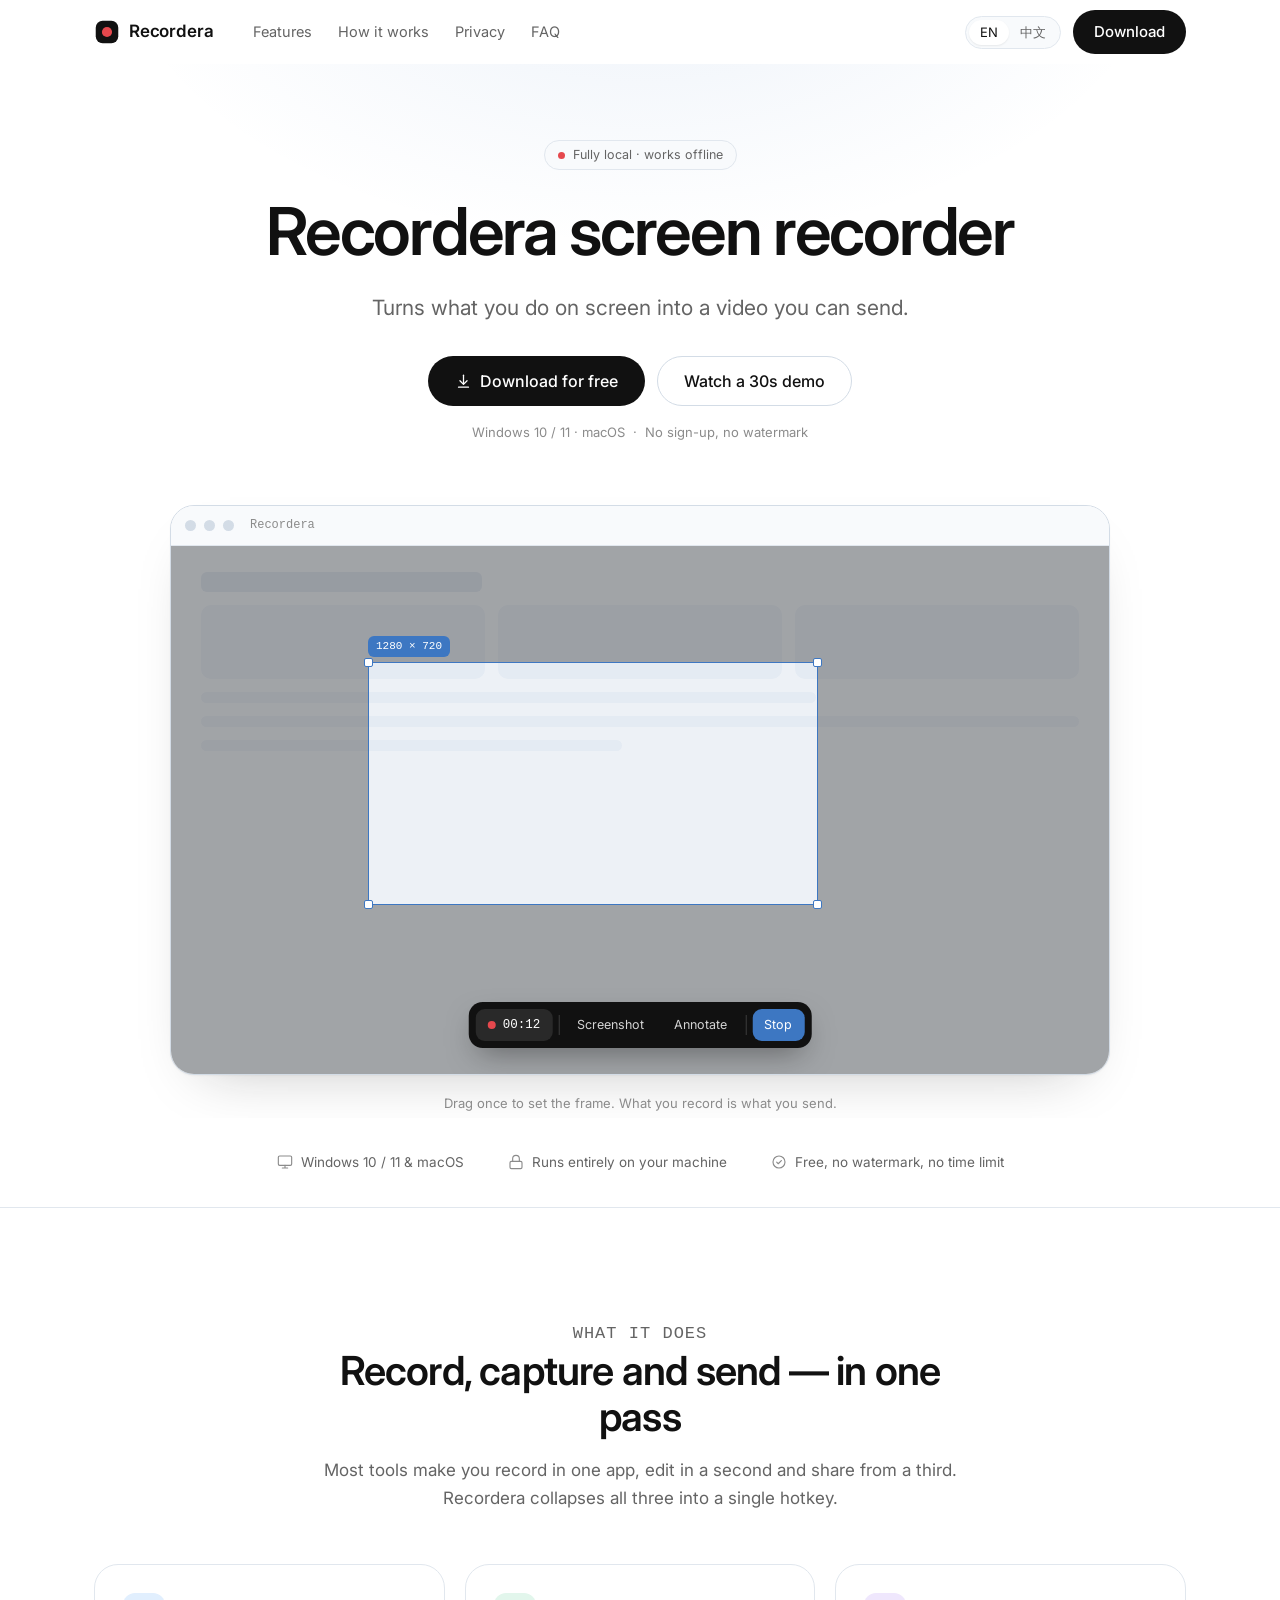
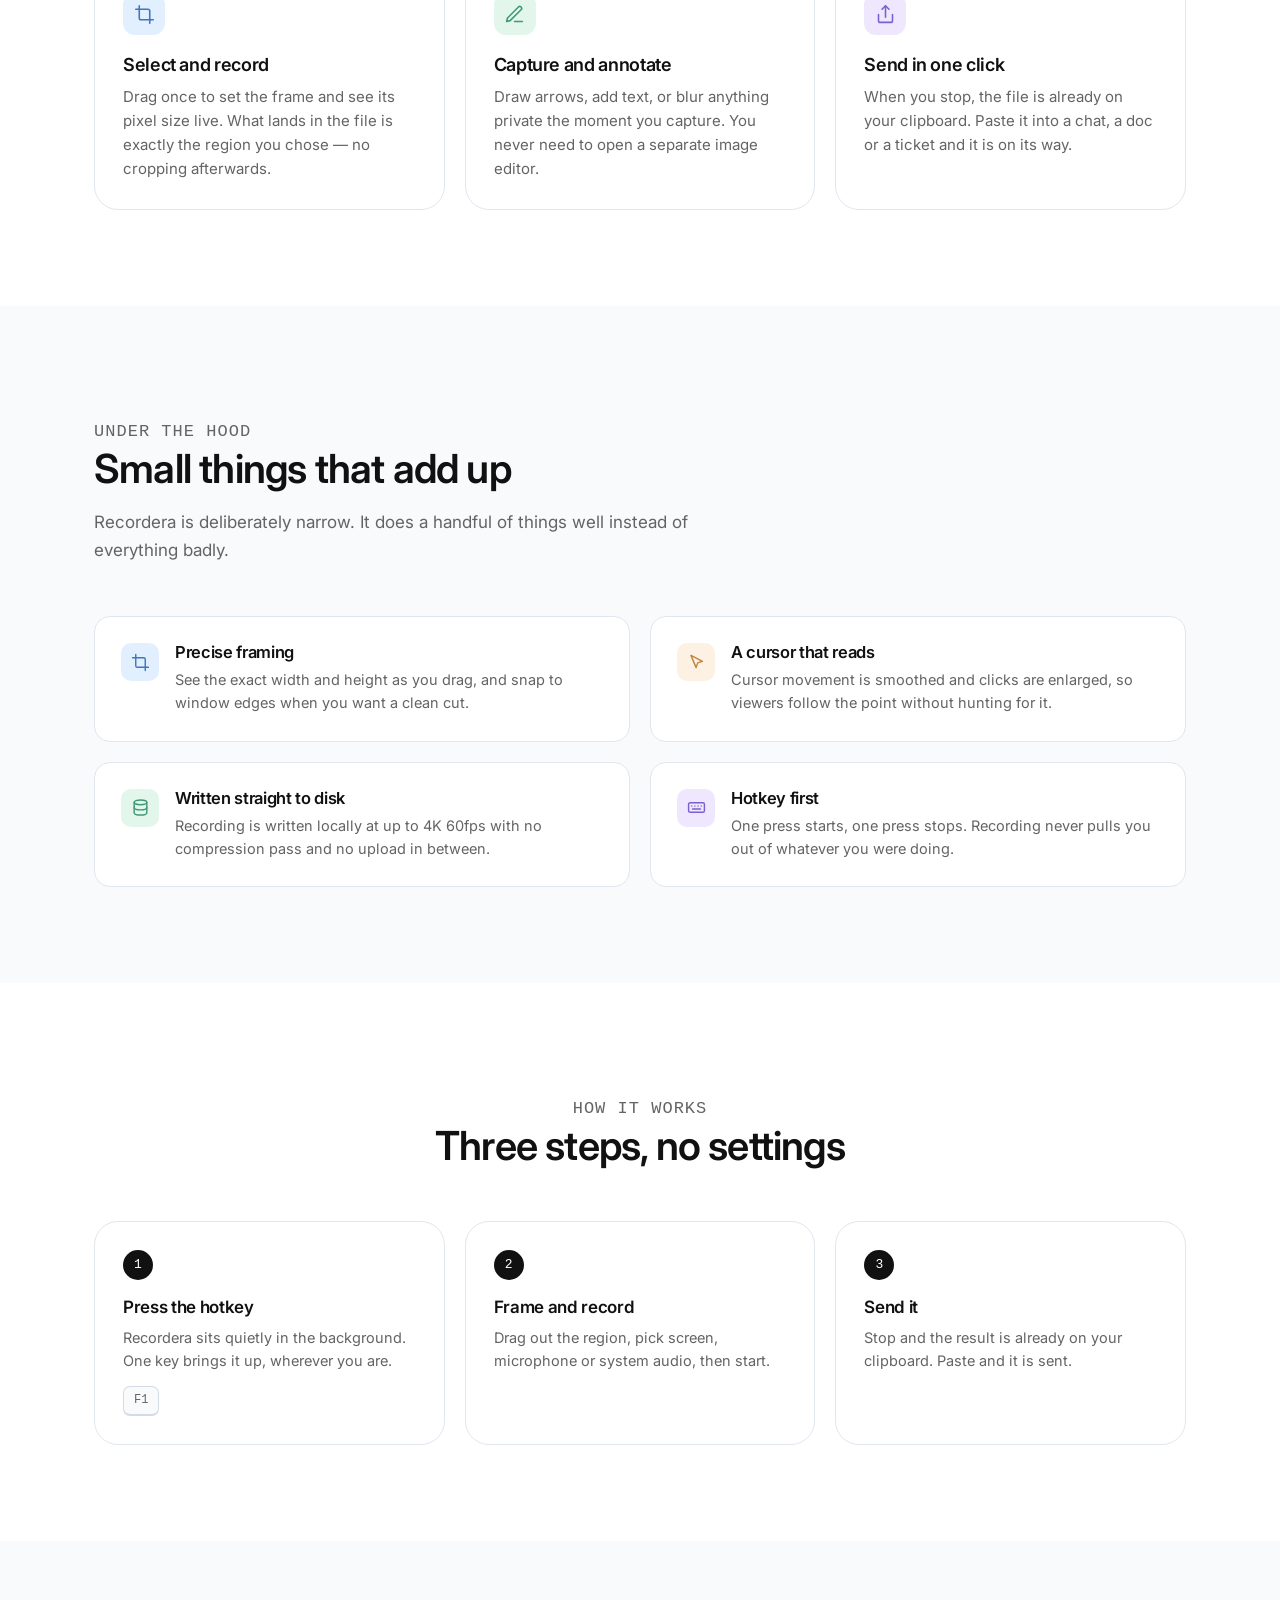
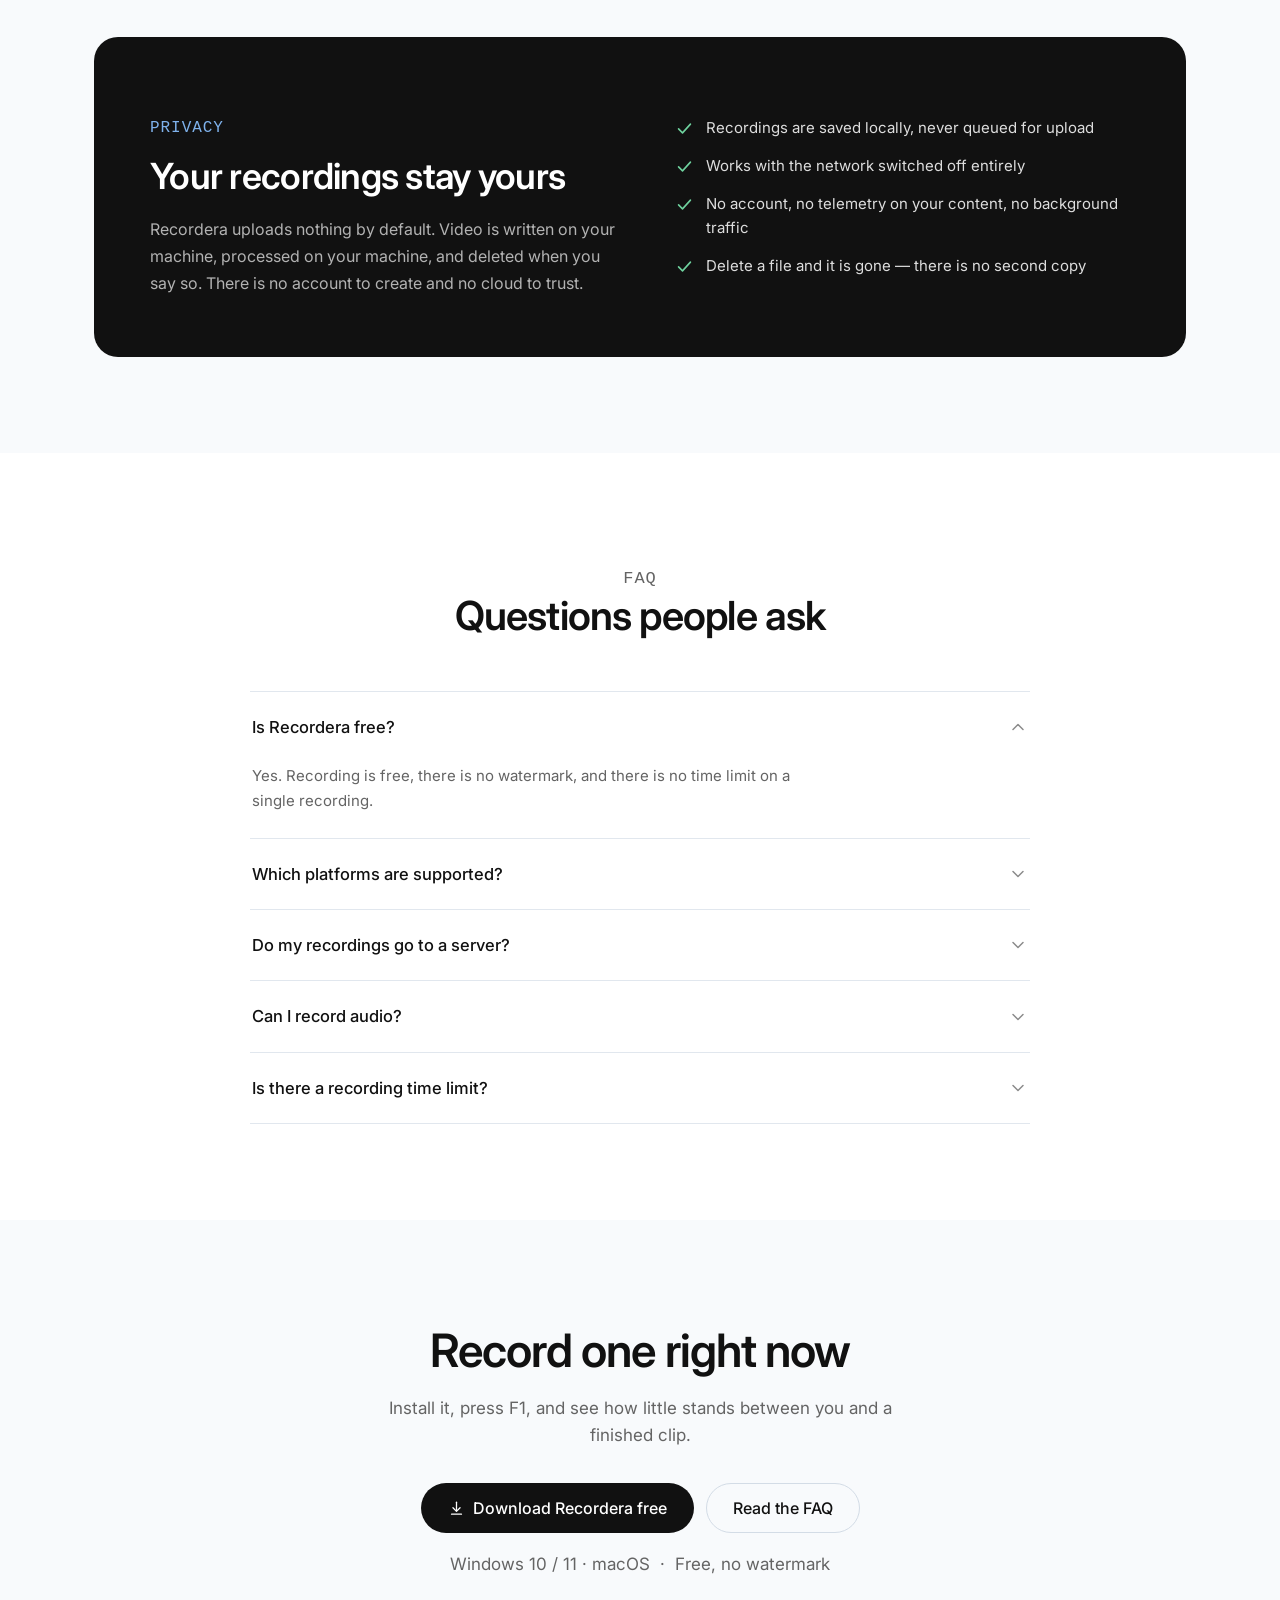
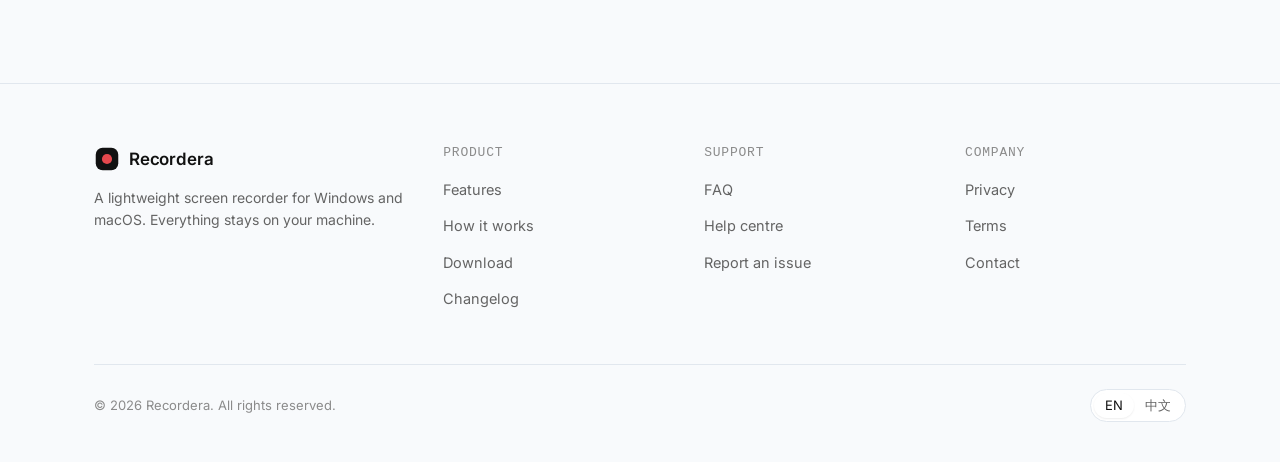
==== en/index.html @ 2948175f "chore: initialize Recordera site Bilingual (en / zh-Hans) static landing site for Recordera, a scree" ====
<!DOCTYPE html>
<html lang="en">
<head>
<meta charset="utf-8">
<meta name="viewport" content="width=device-width, initial-scale=1">
<title>Recordera — Screen recorder that turns what you do on screen into a video you can send</title>
<meta name="description" content="Recordera is a lightweight screen recorder. Press a hotkey, drag to select, and record, capture, annotate and share — everything stays on your machine. Free, no watermark, Windows and macOS.">
<link rel="canonical" href="https://recordera.mosuzo.com/en/">

<!-- i18n: replace recordera.mosuzo.com with your real domain -->
<link rel="alternate" hreflang="en" href="https://recordera.mosuzo.com/en/">
<link rel="alternate" hreflang="zh-Hans" href="https://recordera.mosuzo.com/zh-Hans/">
<link rel="alternate" hreflang="x-default" href="https://recordera.mosuzo.com/">

<meta property="og:type" content="website">
<meta property="og:title" content="Recordera — Screen recorder">
<meta property="og:description" content="Turns what you do on screen into a video you can send.">
<meta property="og:locale" content="en_US">
<meta property="og:locale:alternate" content="zh_CN">

<link rel="icon" href="../assets/favicon.svg" type="image/svg+xml">
<link rel="preconnect" href="https://fonts.googleapis.com">
<link rel="preconnect" href="https://fonts.gstatic.com" crossorigin>
<link href="https://fonts.googleapis.com/css2?family=Inter:wght@400;500;600&display=swap" rel="stylesheet">
<link rel="stylesheet" href="../styles.css">
</head>
<body>

<!-- ================= nav ================= -->
<header class="nav" id="nav">
  <div class="container nav-inner">
    <a class="brand" href="./">
      <svg class="brand-mark" viewBox="0 0 24 24" fill="none" aria-hidden="true">
        <rect x="1.6" y="1.6" width="20.8" height="20.8" rx="6.4" fill="#111111"/>
        <circle cx="12" cy="12" r="4.7" fill="#e5484d"/>
      </svg>
      Recordera
    </a>

    <nav class="nav-links">
      <a href="#features">Features</a>
      <a href="#how">How it works</a>
      <a href="#privacy">Privacy</a>
      <a href="#faq">FAQ</a>
    </nav>

    <div class="nav-right">
      <div class="lang">
        <a href="./" aria-current="true" hreflang="en">EN</a>
        <a href="../zh-Hans/" hreflang="zh-Hans" lang="zh-Hans">中文</a>
      </div>
      <a class="btn btn-primary" href="#download">Download</a>
    </div>
  </div>
</header>

<main>

<!-- ================= hero ================= -->
<section class="hero">
  <div class="container hero-inner">
    <span class="badge"><span class="pulse"></span> Fully local · works offline</span>

    <h1>Recordera screen&nbsp;recorder</h1>

    <p class="hero-sub">Turns what you do on screen into a video you can send.</p>

    <div class="hero-actions">
      <a class="btn btn-primary btn-lg" href="#download">
        <svg viewBox="0 0 24 24" fill="none" stroke="currentColor" stroke-width="1.8" stroke-linecap="round" stroke-linejoin="round"><path d="M12 3v12"/><path d="M7 11l5 5 5-5"/><path d="M5 20h14"/></svg>
        Download for free
      </a>
      <a class="btn btn-ghost btn-lg" href="#demo">Watch a 30s demo</a>
    </div>

    <p class="hero-note">Windows 10 / 11 · macOS&nbsp;&nbsp;·&nbsp;&nbsp;No sign-up, no watermark</p>

    <!-- app mock -->
    <div class="mock-wrap" id="demo">
      <div class="mock" role="img" aria-label="Recordera selection interface recording an area of the screen">
        <div class="mock-bar">
          <i></i><i></i><i></i>
          <span class="mock-title">Recordera</span>
        </div>
        <div class="mock-stage">
          <div class="skeleton">
            <div class="sk-head"></div>
            <div class="sk-row"><div class="sk-col"></div><div class="sk-col"></div><div class="sk-col"></div></div>
            <div class="sk-line w70"></div>
            <div class="sk-line"></div>
            <div class="sk-line w48"></div>
          </div>

          <div class="marquee">
            <span class="h h1"></span><span class="h h2"></span><span class="h h3"></span><span class="h h4"></span>
            <span class="size">1280 × 720</span>
          </div>

          <div class="toolbar">
            <span class="tl rec"><span class="dot"></span>00:12</span>
            <span class="divider"></span>
            <span class="tl hide-sm">Screenshot</span>
            <span class="tl hide-sm">Annotate</span>
            <span class="divider hide-sm"></span>
            <span class="tl stop">Stop</span>
          </div>
        </div>
      </div>
      <p class="mock-caption">Drag once to set the frame. What you record is what you send.</p>
    </div>
  </div>
</section>

<!-- ================= trust ================= -->
<section class="trust">
  <div class="container trust-inner">
    <span>
      <svg viewBox="0 0 24 24" fill="none" stroke="currentColor" stroke-width="1.7" stroke-linecap="round" stroke-linejoin="round"><rect x="2" y="3" width="20" height="14" rx="2"/><path d="M8 21h8M12 17v4"/></svg>
      Windows 10 / 11 &amp; macOS
    </span>
    <span>
      <svg viewBox="0 0 24 24" fill="none" stroke="currentColor" stroke-width="1.7" stroke-linecap="round" stroke-linejoin="round"><rect x="3" y="11" width="18" height="11" rx="2"/><path d="M7 11V7a5 5 0 0 1 10 0v4"/></svg>
      Runs entirely on your machine
    </span>
    <span>
      <svg viewBox="0 0 24 24" fill="none" stroke="currentColor" stroke-width="1.7" stroke-linecap="round" stroke-linejoin="round"><circle cx="12" cy="12" r="9"/><path d="M8.5 12.2l2.4 2.4 4.6-4.8"/></svg>
      Free, no watermark, no time limit
    </span>
  </div>
</section>

<!-- ================= three cards ================= -->
<section class="section" id="features">
  <div class="container">
    <div class="section-head center reveal">
      <p class="eyebrow">What it does</p>
      <h2>Record, capture and send — in one pass</h2>
      <p>Most tools make you record in one app, edit in a second and share from a third. Recordera collapses all three into a single hotkey.</p>
    </div>

    <div class="cards">
      <article class="card reveal">
        <div class="ico t-blue">
          <svg viewBox="0 0 24 24" fill="none" stroke="currentColor" stroke-width="1.8" stroke-linecap="round" stroke-linejoin="round"><path d="M6 2v14a2 2 0 0 0 2 2h14"/><path d="M2 6h14a2 2 0 0 1 2 2v14"/></svg>
        </div>
        <h3>Select and record</h3>
        <p>Drag once to set the frame and see its pixel size live. What lands in the file is exactly the region you chose — no cropping afterwards.</p>
      </article>

      <article class="card reveal">
        <div class="ico t-green">
          <svg viewBox="0 0 24 24" fill="none" stroke="currentColor" stroke-width="1.8" stroke-linecap="round" stroke-linejoin="round"><path d="M12 20h9"/><path d="M16.5 3.5a2.1 2.1 0 0 1 3 3L7 19l-4 1 1-4Z"/></svg>
        </div>
        <h3>Capture and annotate</h3>
        <p>Draw arrows, add text, or blur anything private the moment you capture. You never need to open a separate image editor.</p>
      </article>

      <article class="card reveal">
        <div class="ico t-purple">
          <svg viewBox="0 0 24 24" fill="none" stroke="currentColor" stroke-width="1.8" stroke-linecap="round" stroke-linejoin="round"><path d="M4 12v7a2 2 0 0 0 2 2h12a2 2 0 0 0 2-2v-7"/><path d="M16 6l-4-4-4 4"/><path d="M12 2v13"/></svg>
        </div>
        <h3>Send in one click</h3>
        <p>When you stop, the file is already on your clipboard. Paste it into a chat, a doc or a ticket and it is on its way.</p>
      </article>
    </div>
  </div>
</section>

<!-- ================= feature grid ================= -->
<section class="section section-alt">
  <div class="container">
    <div class="section-head reveal">
      <p class="eyebrow">Under the hood</p>
      <h2>Small things that add up</h2>
      <p>Recordera is deliberately narrow. It does a handful of things well instead of everything badly.</p>
    </div>

    <div class="split">
      <div class="feat reveal">
        <div class="ico t-blue"><svg viewBox="0 0 24 24" fill="none" stroke="currentColor" stroke-width="1.8" stroke-linecap="round" stroke-linejoin="round"><path d="M6 2v14a2 2 0 0 0 2 2h14"/><path d="M2 6h14a2 2 0 0 1 2 2v14"/></svg></div>
        <div>
          <h3>Precise framing</h3>
          <p>See the exact width and height as you drag, and snap to window edges when you want a clean cut.</p>
        </div>
      </div>

      <div class="feat reveal">
        <div class="ico t-sand"><svg viewBox="0 0 24 24" fill="none" stroke="currentColor" stroke-width="1.8" stroke-linecap="round" stroke-linejoin="round"><path d="M5 3l6.5 15.5 2-6 6-2z"/></svg></div>
        <div>
          <h3>A cursor that reads</h3>
          <p>Cursor movement is smoothed and clicks are enlarged, so viewers follow the point without hunting for it.</p>
        </div>
      </div>

      <div class="feat reveal">
        <div class="ico t-green"><svg viewBox="0 0 24 24" fill="none" stroke="currentColor" stroke-width="1.8" stroke-linecap="round" stroke-linejoin="round"><ellipse cx="12" cy="5.5" rx="8" ry="3"/><path d="M4 5.5v13c0 1.7 3.6 3 8 3s8-1.3 8-3v-13"/><path d="M4 12c0 1.7 3.6 3 8 3s8-1.3 8-3"/></svg></div>
        <div>
          <h3>Written straight to disk</h3>
          <p>Recording is written locally at up to 4K 60fps with no compression pass and no upload in between.</p>
        </div>
      </div>

      <div class="feat reveal">
        <div class="ico t-purple"><svg viewBox="0 0 24 24" fill="none" stroke="currentColor" stroke-width="1.8" stroke-linecap="round" stroke-linejoin="round"><rect x="2" y="6" width="20" height="12" rx="2"/><path d="M6 10h.01M10 10h.01M14 10h.01M18 10h.01M7 14h10"/></svg></div>
        <div>
          <h3>Hotkey first</h3>
          <p>One press starts, one press stops. Recording never pulls you out of whatever you were doing.</p>
        </div>
      </div>
    </div>
  </div>
</section>

<!-- ================= steps ================= -->
<section class="section" id="how">
  <div class="container">
    <div class="section-head center reveal">
      <p class="eyebrow">How it works</p>
      <h2>Three steps, no settings</h2>
    </div>

    <div class="steps">
      <div class="step reveal">
        <div class="num">1</div>
        <h3>Press the hotkey</h3>
        <p>Recordera sits quietly in the background. One key brings it up, wherever you are.</p>
        <span class="kbd">F1</span>
      </div>
      <div class="step reveal">
        <div class="num">2</div>
        <h3>Frame and record</h3>
        <p>Drag out the region, pick screen, microphone or system audio, then start.</p>
      </div>
      <div class="step reveal">
        <div class="num">3</div>
        <h3>Send it</h3>
        <p>Stop and the result is already on your clipboard. Paste and it is sent.</p>
      </div>
    </div>
  </div>
</section>

<!-- ================= privacy ================= -->
<section class="section section-alt" id="privacy">
  <div class="container">
    <div class="dark reveal">
      <div>
        <p class="eyebrow" style="color:#7fb2ec">Privacy</p>
        <h2 style="margin-top:14px">Your recordings stay yours</h2>
        <p>Recordera uploads nothing by default. Video is written on your machine, processed on your machine, and deleted when you say so. There is no account to create and no cloud to trust.</p>
      </div>
      <ul class="dark-list">
        <li><svg viewBox="0 0 24 24" fill="none" stroke="currentColor" stroke-width="2" stroke-linecap="round" stroke-linejoin="round"><path d="M4.5 12.5l5 5 10-11"/></svg> Recordings are saved locally, never queued for upload</li>
        <li><svg viewBox="0 0 24 24" fill="none" stroke="currentColor" stroke-width="2" stroke-linecap="round" stroke-linejoin="round"><path d="M4.5 12.5l5 5 10-11"/></svg> Works with the network switched off entirely</li>
        <li><svg viewBox="0 0 24 24" fill="none" stroke="currentColor" stroke-width="2" stroke-linecap="round" stroke-linejoin="round"><path d="M4.5 12.5l5 5 10-11"/></svg> No account, no telemetry on your content, no background traffic</li>
        <li><svg viewBox="0 0 24 24" fill="none" stroke="currentColor" stroke-width="2" stroke-linecap="round" stroke-linejoin="round"><path d="M4.5 12.5l5 5 10-11"/></svg> Delete a file and it is gone — there is no second copy</li>
      </ul>
    </div>
  </div>
</section>

<!-- ================= faq ================= -->
<section class="section" id="faq">
  <div class="container">
    <div class="section-head center reveal">
      <p class="eyebrow">FAQ</p>
      <h2>Questions people ask</h2>
    </div>

    <div class="faq reveal">
      <details open>
        <summary>Is Recordera free?
          <svg class="chev" viewBox="0 0 24 24" fill="none" stroke="currentColor" stroke-width="1.8" stroke-linecap="round" stroke-linejoin="round"><path d="M6 9l6 6 6-6"/></svg>
        </summary>
        <div class="ans">Yes. Recording is free, there is no watermark, and there is no time limit on a single recording.</div>
      </details>

      <details>
        <summary>Which platforms are supported?
          <svg class="chev" viewBox="0 0 24 24" fill="none" stroke="currentColor" stroke-width="1.8" stroke-linecap="round" stroke-linejoin="round"><path d="M6 9l6 6 6-6"/></svg>
        </summary>
        <div class="ans">Windows 10 and 11, plus macOS. They ship as separate installers — an .exe for Windows and a .dmg for macOS.</div>
      </details>

      <details>
        <summary>Do my recordings go to a server?
          <svg class="chev" viewBox="0 0 24 24" fill="none" stroke="currentColor" stroke-width="1.8" stroke-linecap="round" stroke-linejoin="round"><path d="M6 9l6 6 6-6"/></svg>
        </summary>
        <div class="ans">No. Every recording and screenshot stays on your own machine. Recordera does not upload anything automatically, and it keeps working with the network off.</div>
      </details>

      <details>
        <summary>Can I record audio?
          <svg class="chev" viewBox="0 0 24 24" fill="none" stroke="currentColor" stroke-width="1.8" stroke-linecap="round" stroke-linejoin="round"><path d="M6 9l6 6 6-6"/></svg>
        </summary>
        <div class="ans">Yes. Your microphone and system audio can be captured together, and they stay in sync with the video.</div>
      </details>

      <details>
        <summary>Is there a recording time limit?
          <svg class="chev" viewBox="0 0 24 24" fill="none" stroke="currentColor" stroke-width="1.8" stroke-linecap="round" stroke-linejoin="round"><path d="M6 9l6 6 6-6"/></svg>
        </summary>
        <div class="ans">None. Record for as long as you need — the only limit is the space left on your disk.</div>
      </details>
    </div>
  </div>
</section>

<!-- ================= CTA ================= -->
<section class="cta section-alt" id="download">
  <div class="container reveal">
    <h2>Record one right now</h2>
    <p>Install it, press F1, and see how little stands between you and a finished clip.</p>
    <div class="hero-actions">
      <a class="btn btn-primary btn-lg" href="/download">
        <svg viewBox="0 0 24 24" fill="none" stroke="currentColor" stroke-width="1.8" stroke-linecap="round" stroke-linejoin="round"><path d="M12 3v12"/><path d="M7 11l5 5 5-5"/><path d="M5 20h14"/></svg>
        Download Recordera free
      </a>
      <a class="btn btn-ghost btn-lg" href="#faq">Read the FAQ</a>
    </div>
    <p class="hero-note">Windows 10 / 11 · macOS&nbsp;&nbsp;·&nbsp;&nbsp;Free, no watermark</p>
  </div>
</section>

</main>

<!-- ================= footer ================= -->
<footer class="footer">
  <div class="container">
    <div class="footer-grid">
      <div class="footer-brand">
        <a class="brand" href="./">
          <svg class="brand-mark" viewBox="0 0 24 24" fill="none" aria-hidden="true">
            <rect x="1.6" y="1.6" width="20.8" height="20.8" rx="6.4" fill="#111111"/>
            <circle cx="12" cy="12" r="4.7" fill="#e5484d"/>
          </svg>
          Recordera
        </a>
        <p>A lightweight screen recorder for Windows and macOS. Everything stays on your machine.</p>
      </div>

      <div>
        <h4>Product</h4>
        <ul>
          <li><a href="#features">Features</a></li>
          <li><a href="#how">How it works</a></li>
          <li><a href="#download">Download</a></li>
          <li><a href="#">Changelog</a></li>
        </ul>
      </div>

      <div>
        <h4>Support</h4>
        <ul>
          <li><a href="#faq">FAQ</a></li>
          <li><a href="#">Help centre</a></li>
          <li><a href="#">Report an issue</a></li>
        </ul>
      </div>

      <div>
        <h4>Company</h4>
        <ul>
          <li><a href="#privacy">Privacy</a></li>
          <li><a href="#">Terms</a></li>
          <li><a href="#">Contact</a></li>
        </ul>
      </div>
    </div>

    <div class="footer-bottom">
      <span>© 2026 Recordera. All rights reserved.</span>
      <div class="lang">
        <a href="./" aria-current="true" hreflang="en">EN</a>
        <a href="../zh-Hans/" hreflang="zh-Hans" lang="zh-Hans">中文</a>
      </div>
    </div>
  </div>
</footer>

<script>
(function () {
  var nav = document.getElementById('nav');
  var onScroll = function () { nav.classList.toggle('scrolled', window.scrollY > 8); };
  onScroll();
  window.addEventListener('scroll', onScroll, { passive: true });

  var items = document.querySelectorAll('.reveal');
  if (!('IntersectionObserver' in window)) {
    items.forEach(function (el) { el.classList.add('in'); });
    return;
  }
  var io = new IntersectionObserver(function (entries) {
    entries.forEach(function (e) {
      if (e.isIntersecting) { e.target.classList.add('in'); io.unobserve(e.target); }
    });
  }, { rootMargin: '0px 0px -8% 0px', threshold: 0.08 });
  items.forEach(function (el) { io.observe(el); });
})();
</script>

</body>
</html>
---- styles.css ----
/* ============================================================
   Recordera — shared stylesheet
   Design language referenced from cap.so
   ============================================================ */

:root {
  --bg: #ffffff;
  --bg-alt: #f8fafc;
  --bg-deep: #edf1f6;
  --ink: #111111;
  --ink-2: #646464;
  --ink-3: #8b8b8b;
  --line: #e1e7ee;
  --line-2: #d3dce6;

  --accent: #3d77c2;
  --accent-deep: #2b5c99;
  --accent-soft: #e1effe;

  --tint-blue: #e1effe;
  --tint-blue-ink: #3d77c2;
  --tint-green: #e2f6ec;
  --tint-green-ink: #3f9974;
  --tint-purple: #efe7fd;
  --tint-purple-ink: #7b5fd0;
  --tint-sand: #fdf1e3;
  --tint-sand-ink: #c2833f;

  --radius-sm: 10px;
  --radius: 16px;
  --radius-lg: 24px;

  --maxw: 1140px;
  --nav-h: 64px;

  --font-sans: "Inter", -apple-system, BlinkMacSystemFont, "Segoe UI",
    "PingFang SC", "Hiragino Sans GB", "Microsoft YaHei", "Noto Sans SC",
    "Helvetica Neue", Arial, sans-serif;
  --font-mono: ui-monospace, SFMono-Regular, "SF Mono", "JetBrains Mono",
    Menlo, Consolas, "Liberation Mono", monospace;
}

*, *::before, *::after { box-sizing: border-box; }

html { scroll-behavior: smooth; -webkit-text-size-adjust: 100%; }

body {
  margin: 0;
  background: var(--bg);
  color: var(--ink);
  font-family: var(--font-sans);
  font-size: 16px;
  line-height: 1.6;
  -webkit-font-smoothing: antialiased;
  text-rendering: optimizeLegibility;
}

h1, h2, h3, h4 { margin: 0; font-weight: 600; letter-spacing: -0.02em; line-height: 1.15; }
p { margin: 0; }
a { color: inherit; text-decoration: none; }
img, svg { display: block; max-width: 100%; }
button { font: inherit; cursor: pointer; }

.container { width: 100%; max-width: var(--maxw); margin: 0 auto; padding: 0 24px; }

/* ---------- typography helpers ---------- */
.eyebrow {
  font-family: var(--font-mono);
  font-size: 12px;
  letter-spacing: 0.06em;
  text-transform: uppercase;
  color: var(--accent);
}
.lead { font-size: 18px; color: var(--ink-2); line-height: 1.65; }
.muted { color: var(--ink-2); }
.small { font-size: 13px; color: var(--ink-3); }

/* ---------- buttons ---------- */
.btn {
  display: inline-flex; align-items: center; justify-content: center; gap: 8px;
  height: 44px; padding: 0 20px;
  border-radius: 999px; border: 1px solid transparent;
  font-size: 15px; font-weight: 500; white-space: nowrap;
  transition: background-color .18s ease, border-color .18s ease, transform .18s ease, color .18s ease;
}
.btn-primary { background: var(--ink); color: #fff; }
.btn-primary:hover { background: #2a2a2a; transform: translateY(-1px); }
.btn-ghost { background: transparent; color: var(--ink); border-color: var(--line-2); }
.btn-ghost:hover { background: var(--bg-alt); border-color: var(--ink-3); }
.btn-accent { background: var(--accent); color: #fff; }
.btn-accent:hover { background: var(--accent-deep); transform: translateY(-1px); }
.btn-lg { height: 50px; padding: 0 26px; font-size: 16px; }
.btn svg { width: 17px; height: 17px; }

/* ---------- nav ---------- */
.nav {
  position: sticky; top: 0; z-index: 50;
  height: var(--nav-h);
  background: rgba(255,255,255,.82);
  backdrop-filter: saturate(180%) blur(14px);
  -webkit-backdrop-filter: saturate(180%) blur(14px);
  border-bottom: 1px solid transparent;
  transition: border-color .2s ease;
}
.nav.scrolled { border-bottom-color: var(--line); }
.nav-inner { height: var(--nav-h); display: flex; align-items: center; gap: 32px; }

.brand { display: flex; align-items: center; gap: 9px; font-weight: 600; font-size: 17px; letter-spacing: -0.01em; }
.brand-mark { width: 26px; height: 26px; flex: none; }

.nav-links { display: flex; align-items: center; gap: 26px; margin-left: 8px; }
.nav-links a { font-size: 14.5px; color: var(--ink-2); transition: color .16s ease; }
.nav-links a:hover { color: var(--ink); }

.nav-right { margin-left: auto; display: flex; align-items: center; gap: 12px; }

.lang {
  display: inline-flex; align-items: center;
  border: 1px solid var(--line); border-radius: 999px;
  padding: 3px; background: var(--bg-alt);
}
.lang a {
  font-size: 13px; line-height: 1;
  padding: 6px 11px; border-radius: 999px; color: var(--ink-2);
  transition: background-color .16s ease, color .16s ease;
}
.lang a:hover { color: var(--ink); }
.lang a[aria-current="true"] { background: #fff; color: var(--ink); box-shadow: 0 1px 2px rgba(17,17,17,.07); }

.nav-toggle { display: none; }

/* ---------- hero ---------- */
.hero { padding: 76px 0 0; text-align: center; position: relative; overflow: hidden; }
.hero::before {
  content: ""; position: absolute; inset: -140px 0 auto; height: 460px;
  background: radial-gradient(60% 100% at 50% 0%, rgba(61,119,194,.10), transparent 70%);
  pointer-events: none;
}
.hero-inner { position: relative; }

.badge {
  display: inline-flex; align-items: center; gap: 8px;
  height: 30px; padding: 0 13px; margin-bottom: 24px;
  border: 1px solid var(--line); border-radius: 999px;
  background: var(--bg-alt);
  font-size: 12.5px; color: var(--ink-2);
}
.badge .pulse {
  width: 7px; height: 7px; border-radius: 50%; background: #e5484d; flex: none;
  animation: pulse 2s ease-in-out infinite;
}
@keyframes pulse { 0%,100%{ opacity:1; transform:scale(1);} 50%{ opacity:.45; transform:scale(.82);} }

.hero h1 {
  font-size: clamp(38px, 6.2vw, 66px);
  letter-spacing: -0.035em;
  max-width: 15em; margin: 0 auto;
}
.hero .hero-sub {
  font-size: clamp(17px, 2.3vw, 21px);
  color: var(--ink-2);
  max-width: 34em; margin: 22px auto 0;
  line-height: 1.55;
}
.hero-actions { display: flex; gap: 12px; justify-content: center; flex-wrap: wrap; margin-top: 32px; }
.hero-note { margin-top: 16px; font-size: 13px; color: var(--ink-3); }

/* ---------- app mock ---------- */
.mock-wrap { margin-top: 62px; padding-bottom: 4px; }

.mock {
  max-width: 940px; margin: 0 auto;
  border: 1px solid var(--line-2);
  border-radius: var(--radius-lg);
  background: #fff;
  overflow: hidden;
  box-shadow: 0 1px 2px rgba(17,17,17,.04), 0 24px 56px -32px rgba(17,17,17,.28);
}
.mock-bar {
  display: flex; align-items: center; gap: 8px;
  height: 40px; padding: 0 14px;
  background: var(--bg-alt); border-bottom: 1px solid var(--line);
}
.mock-bar i { width: 11px; height: 11px; border-radius: 50%; background: var(--line-2); display: block; }
.mock-bar .mock-title {
  margin-left: 8px; font-family: var(--font-mono); font-size: 12px; color: var(--ink-3);
}

.mock-stage { position: relative; background: var(--bg-deep); aspect-ratio: 16 / 9; overflow: hidden; }

/* faint page skeleton behind the selection */
.skeleton { position: absolute; inset: 0; padding: 26px 30px; display: flex; flex-direction: column; gap: 13px; }
.skeleton .sk-head { width: 32%; height: 20px; border-radius: 6px; background: #dde5ee; }
.skeleton .sk-row { display: flex; gap: 13px; }
.skeleton .sk-col { flex: 1; height: 74px; border-radius: 10px; background: #e4ebf3; }
.skeleton .sk-line { height: 11px; border-radius: 6px; background: #e4ebf3; }
.skeleton .sk-line.w70 { width: 70%; }
.skeleton .sk-line.w48 { width: 48%; }

/* the selection marquee */
.marquee {
  position: absolute; left: 21%; top: 22%; width: 48%; height: 46%;
  border: 1.5px solid var(--accent);
  border-radius: 4px;
  box-shadow: 0 0 0 9999px rgba(17,17,17,.34);
  animation: marquee 7s ease-in-out infinite;
}
@keyframes marquee {
  0%, 12%   { left: 21%; top: 22%; width: 48%; height: 46%; }
  38%, 62%  { left: 12%; top: 15%; width: 66%; height: 60%; }
  88%, 100% { left: 21%; top: 22%; width: 48%; height: 46%; }
}
.marquee .h { position: absolute; width: 9px; height: 9px; background: #fff; border: 1.5px solid var(--accent); border-radius: 2px; }
.marquee .h1 { left: -5px; top: -5px; }
.marquee .h2 { right: -5px; top: -5px; }
.marquee .h3 { left: -5px; bottom: -5px; }
.marquee .h4 { right: -5px; bottom: -5px; }
.marquee .size {
  position: absolute; top: -27px; left: -1px;
  font-family: var(--font-mono); font-size: 11px; line-height: 1;
  padding: 5px 8px; border-radius: 6px;
  background: var(--accent); color: #fff; white-space: nowrap;
}

/* floating recorder toolbar */
.toolbar {
  position: absolute; left: 50%; bottom: 26px; transform: translateX(-50%);
  display: flex; align-items: center; gap: 6px;
  padding: 7px; border-radius: 14px;
  background: #111111; color: #fff;
  box-shadow: 0 12px 30px -10px rgba(17,17,17,.5);
}
.toolbar .tl {
  display: inline-flex; align-items: center; gap: 7px;
  height: 32px; padding: 0 12px; border-radius: 9px;
  font-size: 12.5px; white-space: nowrap; color: rgba(255,255,255,.82);
}
.toolbar .tl.rec { background: rgba(255,255,255,.10); color: #fff; font-family: var(--font-mono); }
.toolbar .tl.rec .dot { width: 8px; height: 8px; border-radius: 50%; background: #e5484d; animation: pulse 1.6s ease-in-out infinite; }
.toolbar .tl.stop { background: var(--accent); color: #fff; }
.toolbar .divider { width: 1px; height: 20px; background: rgba(255,255,255,.18); }

.mock-caption { text-align: center; margin-top: 18px; font-size: 13px; color: var(--ink-3); }

/* ---------- trust strip ---------- */
.trust { padding: 34px 0; border-bottom: 1px solid var(--line); }
.trust-inner {
  display: flex; align-items: center; justify-content: center;
  gap: 14px 44px; flex-wrap: wrap;
  font-size: 13.5px; color: var(--ink-2);
}
.trust-inner span { display: inline-flex; align-items: center; gap: 8px; }
.trust-inner svg { width: 16px; height: 16px; color: var(--ink-3); flex: none; }

/* ---------- generic section ---------- */
.section { padding: 96px 0; }
.section-alt { background: var(--bg-alt); }
.section-head { max-width: 640px; margin-bottom: 52px; }
.section-head.center { margin-left: auto; margin-right: auto; text-align: center; }
.section-head h2 { font-size: clamp(28px, 3.6vw, 40px); }
.section-head p { margin-top: 16px; font-size: 17px; color: var(--ink-2); line-height: 1.65; }

/* ---------- feature cards ---------- */
.cards { display: grid; grid-template-columns: repeat(3, 1fr); gap: 20px; }
.card {
  border: 1px solid var(--line); border-radius: var(--radius-lg);
  padding: 28px; background: #fff;
  transition: transform .2s ease, box-shadow .2s ease;
}
.card:hover { transform: translateY(-3px); box-shadow: 0 20px 40px -28px rgba(17,17,17,.3); }
.card .ico {
  width: 42px; height: 42px; border-radius: 12px;
  display: flex; align-items: center; justify-content: center;
  margin-bottom: 20px;
}
.card .ico svg { width: 21px; height: 21px; }
.card h3 { font-size: 18px; margin-bottom: 9px; }
.card p { font-size: 15px; color: var(--ink-2); line-height: 1.6; }

.t-blue { background: var(--tint-blue); color: var(--tint-blue-ink); }
.t-green { background: var(--tint-green); color: var(--tint-green-ink); }
.t-purple { background: var(--tint-purple); color: var(--tint-purple-ink); }
.t-sand { background: var(--tint-sand); color: var(--tint-sand-ink); }

/* ---------- split feature rows ---------- */
.split { display: grid; grid-template-columns: repeat(2, 1fr); gap: 20px; }
.feat {
  display: flex; gap: 16px; padding: 26px;
  border: 1px solid var(--line); border-radius: var(--radius); background: #fff;
}
.feat .ico { width: 38px; height: 38px; border-radius: 10px; display: flex; align-items: center; justify-content: center; flex: none; }
.feat .ico svg { width: 19px; height: 19px; }
.feat h3 { font-size: 16.5px; margin-bottom: 6px; }
.feat p { font-size: 14.5px; color: var(--ink-2); line-height: 1.6; }

/* ---------- steps ---------- */
.steps { display: grid; grid-template-columns: repeat(3, 1fr); gap: 20px; position: relative; }
.step { position: relative; padding: 28px; border-radius: var(--radius-lg); background: #fff; border: 1px solid var(--line); }
.step .num {
  width: 30px; height: 30px; border-radius: 50%;
  display: flex; align-items: center; justify-content: center;
  background: var(--ink); color: #fff;
  font-family: var(--font-mono); font-size: 13px;
  margin-bottom: 18px;
}
.step h3 { font-size: 17px; margin-bottom: 8px; }
.step p { font-size: 14.5px; color: var(--ink-2); line-height: 1.6; }
.step .kbd {
  display: inline-block; margin-top: 14px; padding: 4px 10px;
  border: 1px solid var(--line-2); border-bottom-width: 2px; border-radius: 7px;
  font-family: var(--font-mono); font-size: 12px; color: var(--ink-2); background: var(--bg-alt);
}

/* ---------- dark privacy block ---------- */
.dark {
  background: var(--ink); color: #fff;
  border-radius: var(--radius-lg);
  padding: 60px 56px;
  display: grid; grid-template-columns: 1.05fr 1fr; gap: 48px; align-items: center;
}
.dark h2 { font-size: clamp(26px, 3.4vw, 36px); color: #fff; }
.dark p { margin-top: 18px; color: rgba(255,255,255,.68); font-size: 16px; line-height: 1.7; }
.dark .dark-list { list-style: none; margin: 0; padding: 0; display: grid; gap: 14px; }
.dark .dark-list li { display: flex; gap: 12px; align-items: flex-start; font-size: 15px; color: rgba(255,255,255,.86); }
.dark .dark-list svg { width: 19px; height: 19px; color: #6fd39f; flex: none; margin-top: 3px; }

/* ---------- CTA ---------- */
.cta { text-align: center; padding: 104px 0; }
.cta h2 { font-size: clamp(30px, 4vw, 46px); }
.cta p { margin: 18px auto 0; max-width: 30em; font-size: 17px; color: var(--ink-2); }
.cta .hero-actions { margin-top: 34px; }

/* ---------- faq ---------- */
.faq { max-width: 780px; margin: 0 auto; }
.faq details { border-bottom: 1px solid var(--line); }
.faq details:first-child { border-top: 1px solid var(--line); }
.faq summary {
  list-style: none; cursor: pointer;
  display: flex; align-items: center; justify-content: space-between; gap: 20px;
  padding: 22px 2px; font-size: 16.5px; font-weight: 500;
}
.faq summary::-webkit-details-marker { display: none; }
.faq summary .chev {
  width: 20px; height: 20px; flex: none; color: var(--ink-3);
  transition: transform .22s ease;
}
.faq details[open] summary .chev { transform: rotate(180deg); }
.faq .ans { padding: 0 2px 24px; font-size: 15px; color: var(--ink-2); line-height: 1.7; max-width: 62ch; }

/* ---------- footer ---------- */
.footer { border-top: 1px solid var(--line); padding: 62px 0 40px; background: var(--bg-alt); }
.footer-grid { display: grid; grid-template-columns: 1.4fr repeat(3, 1fr); gap: 40px; }
.footer h4 { font-size: 13px; font-family: var(--font-mono); letter-spacing: .06em; text-transform: uppercase; color: var(--ink-3); font-weight: 500; margin-bottom: 16px; }
.footer ul { list-style: none; margin: 0; padding: 0; display: grid; gap: 11px; }
.footer ul a { font-size: 14.5px; color: var(--ink-2); transition: color .16s ease; }
.footer ul a:hover { color: var(--ink); }
.footer-brand p { margin-top: 14px; font-size: 14px; color: var(--ink-2); max-width: 26em; line-height: 1.6; }
.footer-bottom {
  margin-top: 52px; padding-top: 24px; border-top: 1px solid var(--line);
  display: flex; align-items: center; justify-content: space-between; gap: 20px; flex-wrap: wrap;
  font-size: 13px; color: var(--ink-3);
}
.footer-bottom .lang { background: #fff; }

/* ---------- language splash (root) ---------- */
.splash {
  min-height: 100vh; display: flex; flex-direction: column;
  align-items: center; justify-content: center; text-align: center; padding: 40px 24px;
  background: var(--bg-alt);
}
.splash .brand { font-size: 22px; margin-bottom: 14px; }
.splash .brand-mark { width: 32px; height: 32px; }
.splash h1 { font-size: 30px; }
.splash p { margin-top: 12px; color: var(--ink-2); }
.splash-links { display: flex; gap: 14px; margin-top: 34px; flex-wrap: wrap; justify-content: center; }
.splash-card {
  display: flex; flex-direction: column; align-items: flex-start; gap: 4px;
  width: 220px; padding: 20px 22px; text-align: left;
  background: #fff; border: 1px solid var(--line); border-radius: var(--radius);
  transition: transform .18s ease, border-color .18s ease, box-shadow .18s ease;
}
.splash-card:hover { transform: translateY(-3px); border-color: var(--line-2); box-shadow: 0 18px 36px -26px rgba(17,17,17,.3); }
.splash-card strong { font-size: 16px; font-weight: 600; }
.splash-card span { font-size: 13px; color: var(--ink-3); }

/* ---------- scroll reveal ---------- */
.reveal { opacity: 0; transform: translateY(18px); transition: opacity .6s ease, transform .6s ease; }
.reveal.in { opacity: 1; transform: none; }

@media (prefers-reduced-motion: reduce) {
  *, *::before, *::after { animation: none !important; transition: none !important; }
  .reveal { opacity: 1; transform: none; }
  html { scroll-behavior: auto; }
}

/* ---------- responsive ---------- */
@media (max-width: 940px) {
  .cards, .steps { grid-template-columns: 1fr; }
  .split { grid-template-columns: 1fr; }
  .dark { grid-template-columns: 1fr; gap: 34px; padding: 44px 32px; }
  .footer-grid { grid-template-columns: 1fr 1fr; gap: 34px; }
}
@media (max-width: 720px) {
  .nav-links { display: none; }
  .section { padding: 68px 0; }
  .hero { padding-top: 52px; }
  .mock-wrap { margin-top: 44px; }
  .hero h1 { font-size: clamp(32px, 9vw, 44px); }
  .toolbar .tl.hide-sm { display: none; }
  .footer-grid { grid-template-columns: 1fr; }
  .marquee .size { font-size: 10px; }
}
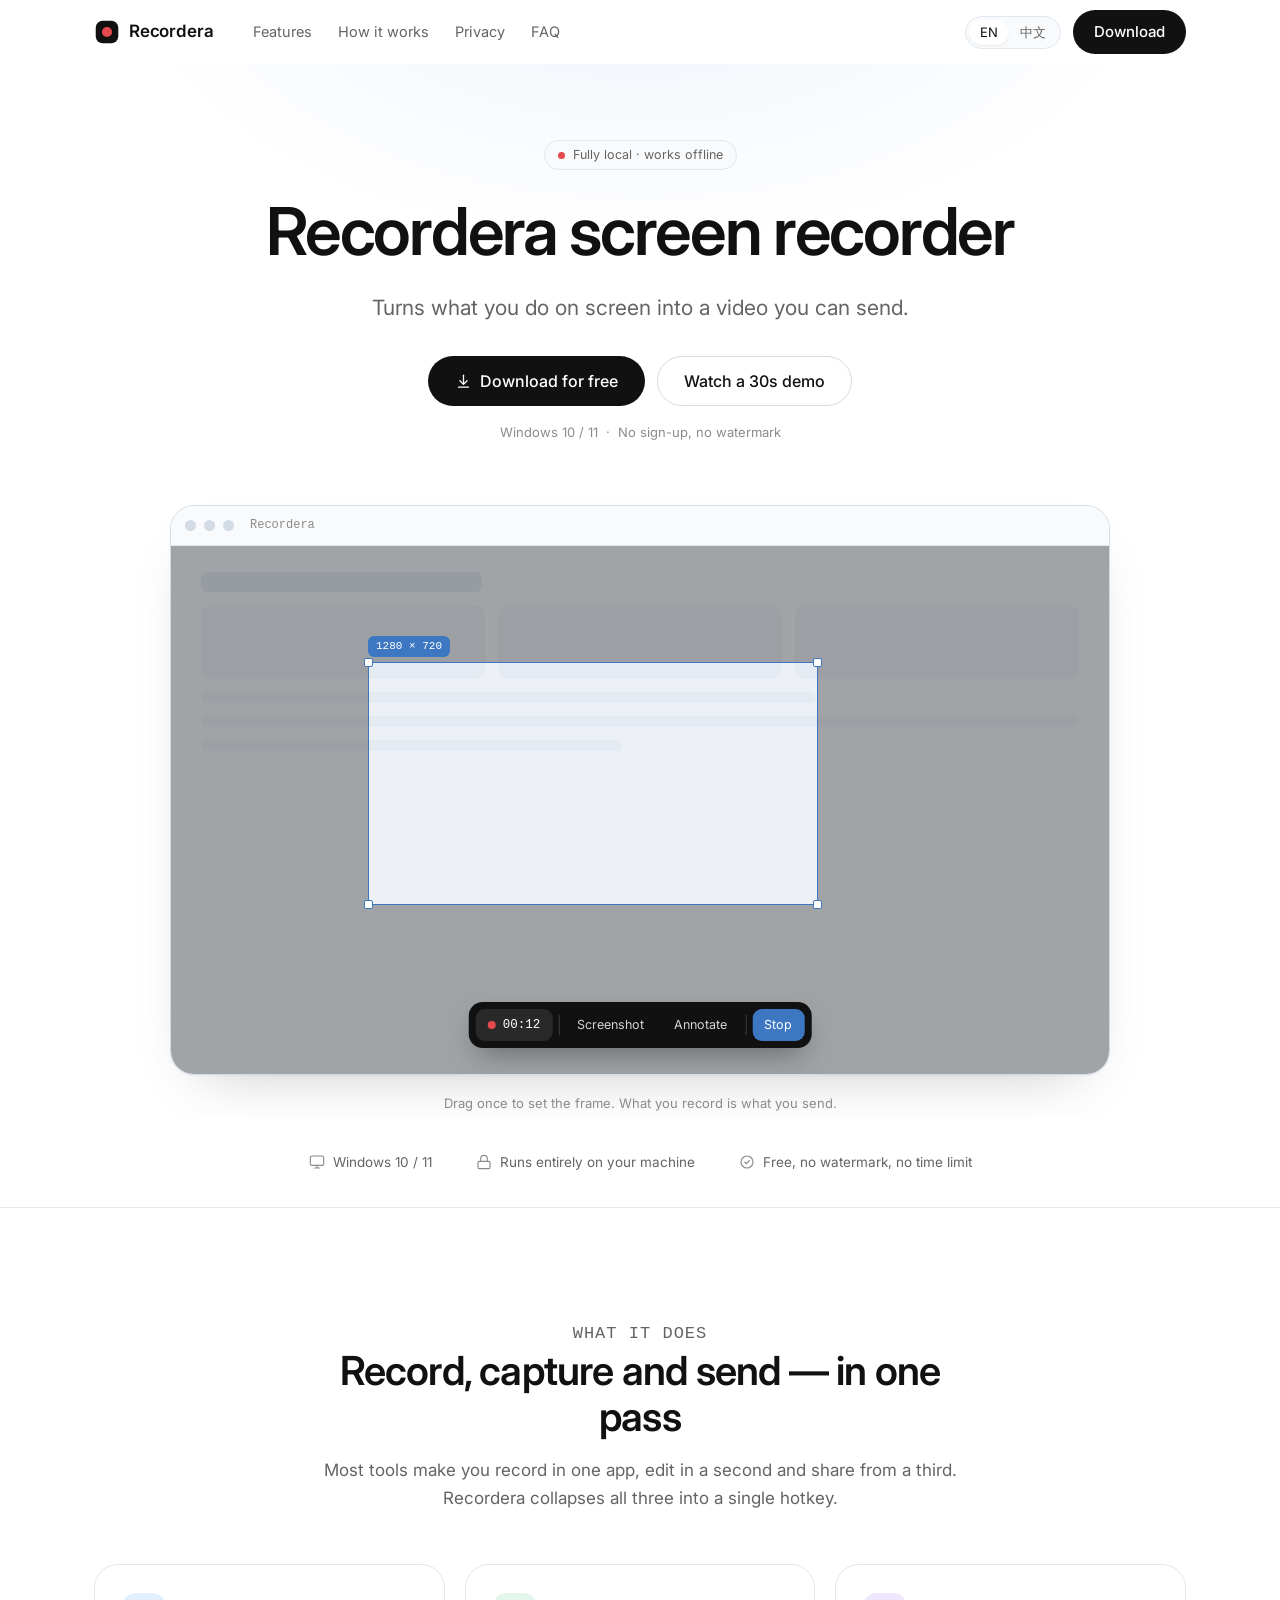
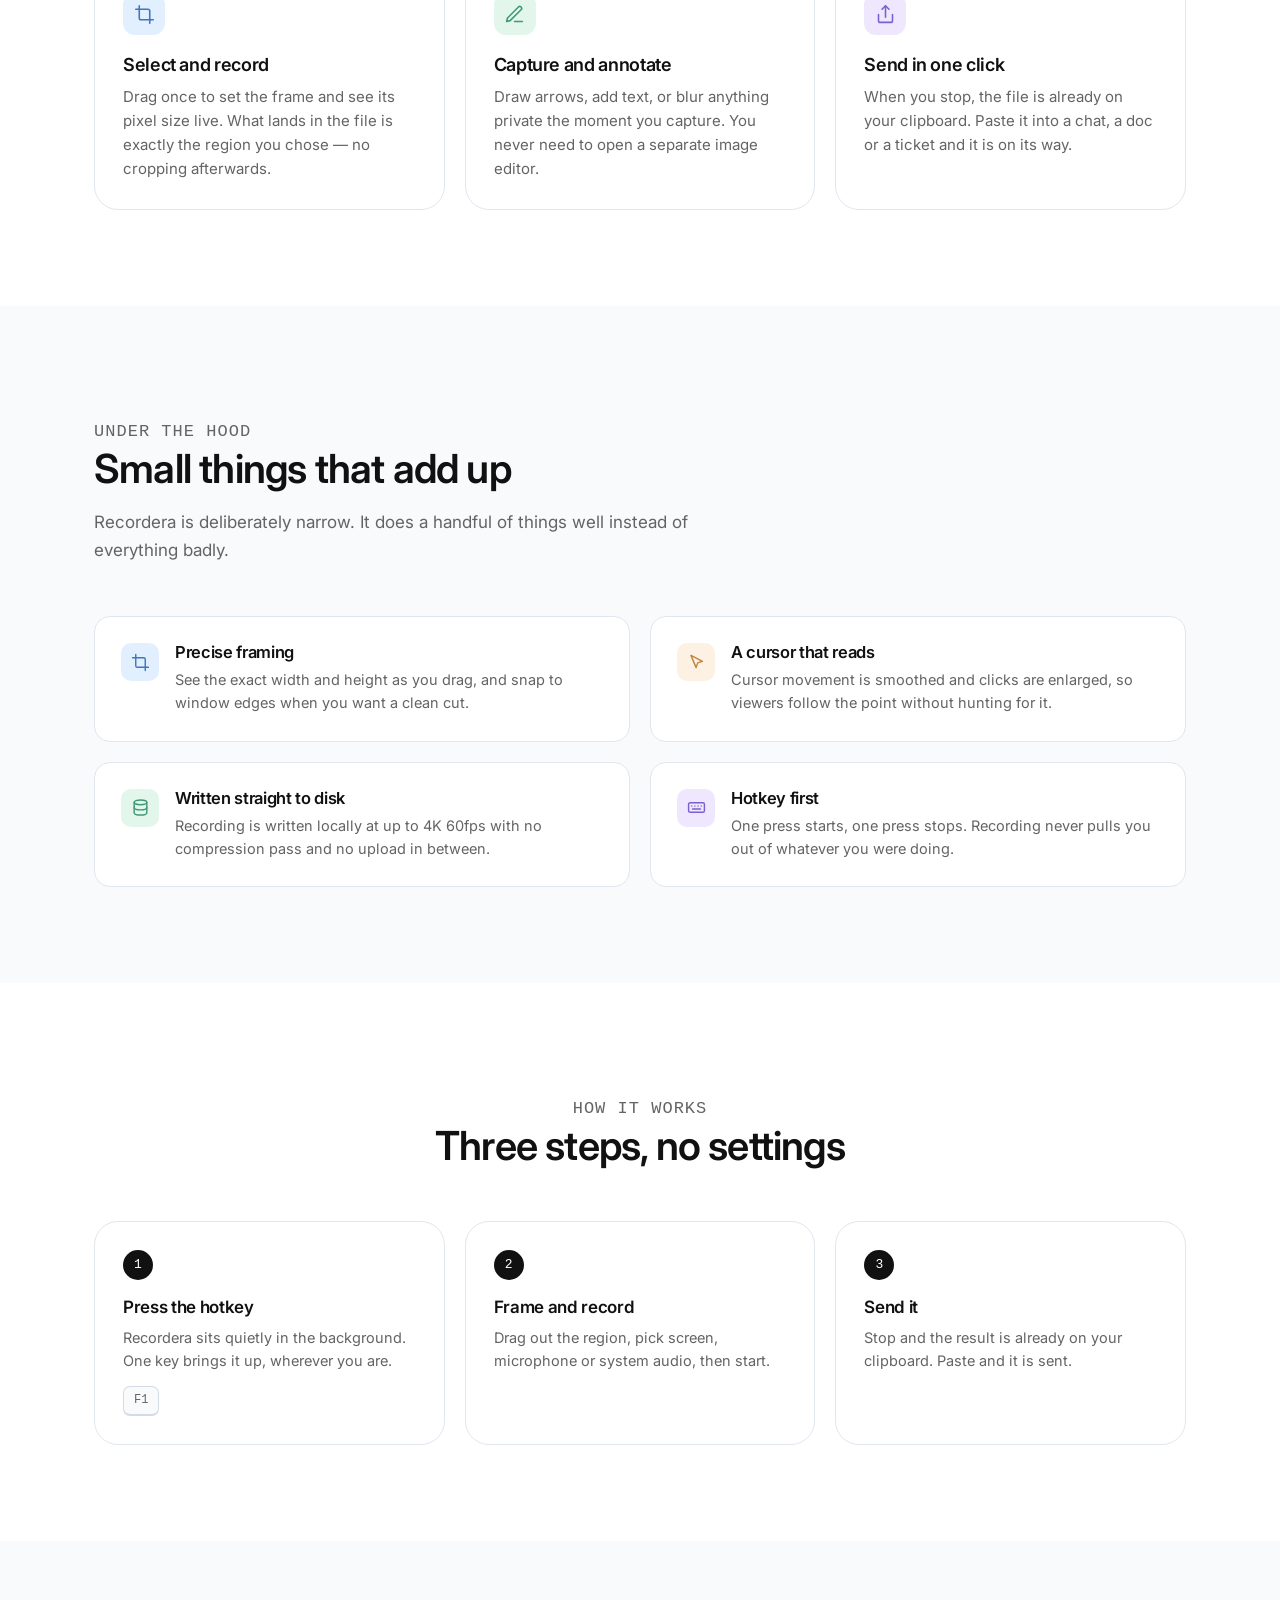
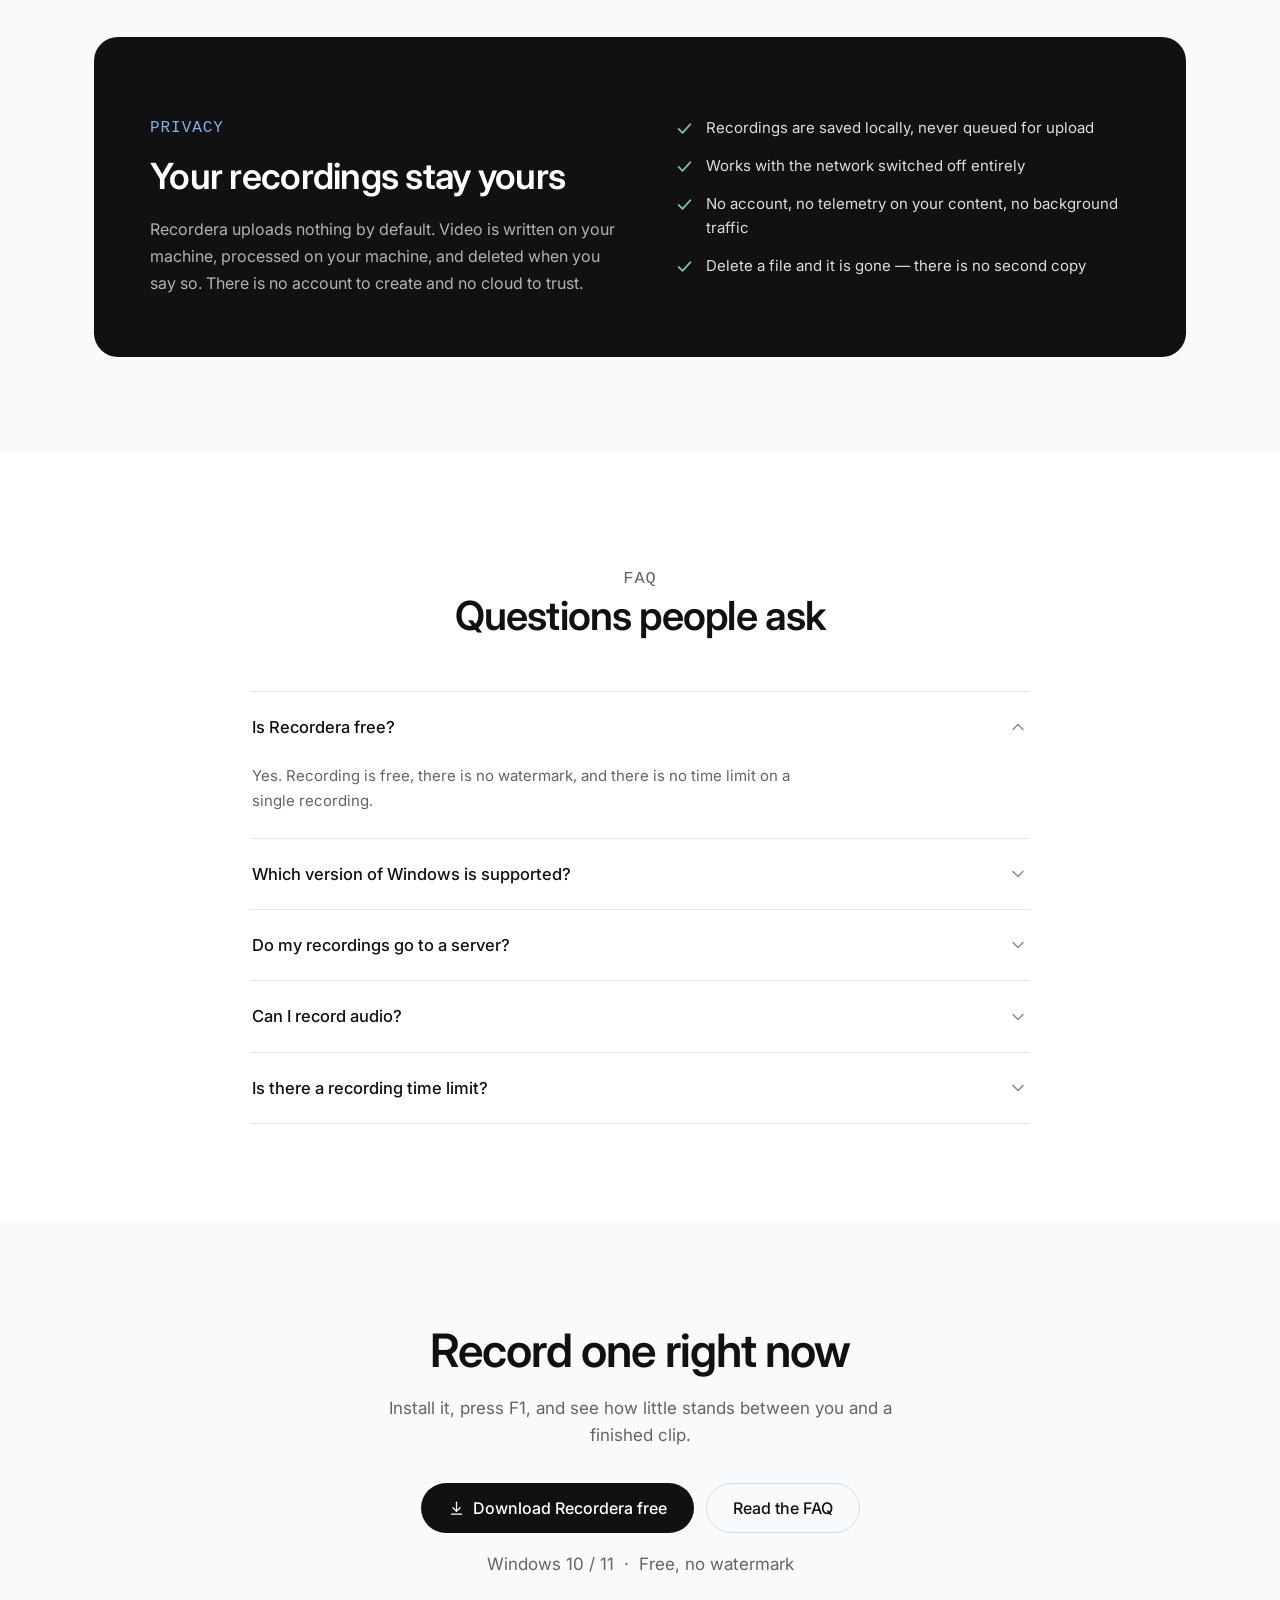
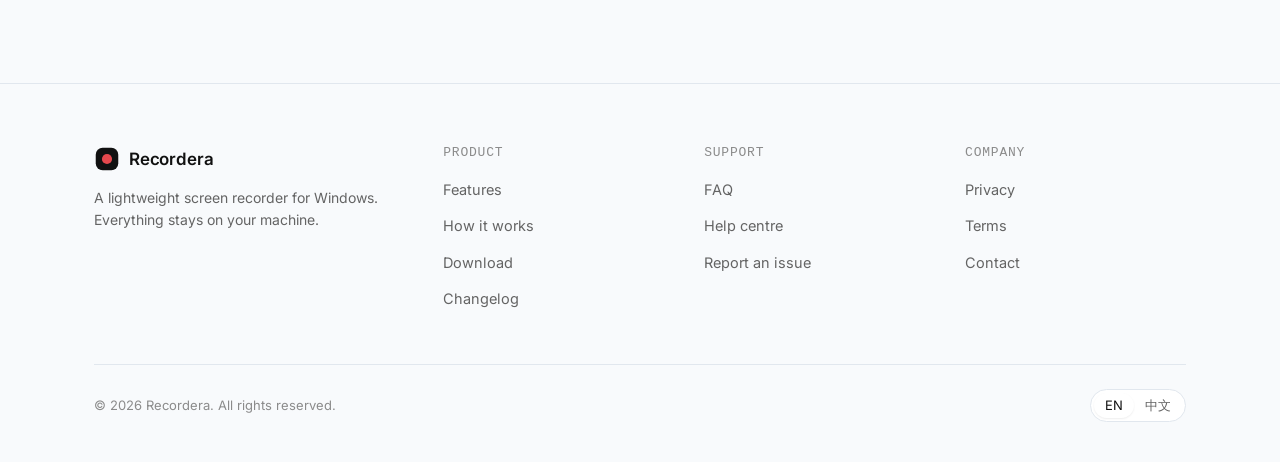
==== commit 5ccbd3e2: "fix(site): drop macOS copy and point the download CTA at the site domain - Remove every mention of m" ====
--- a/en/index.html
+++ b/en/index.html
@@ -4,7 +4,7 @@
 <meta charset="utf-8">
 <meta name="viewport" content="width=device-width, initial-scale=1">
 <title>Recordera — Screen recorder that turns what you do on screen into a video you can send</title>
-<meta name="description" content="Recordera is a lightweight screen recorder. Press a hotkey, drag to select, and record, capture, annotate and share — everything stays on your machine. Free, no watermark, Windows and macOS.">
+<meta name="description" content="Recordera is a lightweight screen recorder. Press a hotkey, drag to select, and record, capture, annotate and share — everything stays on your machine. Free, no watermark, for Windows.">
 <link rel="canonical" href="https://recordera.mosuzo.com/en/">
 
 <!-- i18n: replace recordera.mosuzo.com with your real domain -->
@@ -73,7 +73,7 @@
       <a class="btn btn-ghost btn-lg" href="#demo">Watch a 30s demo</a>
     </div>
 
-    <p class="hero-note">Windows 10 / 11 · macOS&nbsp;&nbsp;·&nbsp;&nbsp;No sign-up, no watermark</p>
+    <p class="hero-note">Windows 10 / 11&nbsp;&nbsp;·&nbsp;&nbsp;No sign-up, no watermark</p>
 
     <!-- app mock -->
     <div class="mock-wrap" id="demo">
@@ -116,7 +116,7 @@
   <div class="container trust-inner">
     <span>
       <svg viewBox="0 0 24 24" fill="none" stroke="currentColor" stroke-width="1.7" stroke-linecap="round" stroke-linejoin="round"><rect x="2" y="3" width="20" height="14" rx="2"/><path d="M8 21h8M12 17v4"/></svg>
-      Windows 10 / 11 &amp; macOS
+      Windows 10 / 11
     </span>
     <span>
       <svg viewBox="0 0 24 24" fill="none" stroke="currentColor" stroke-width="1.7" stroke-linecap="round" stroke-linejoin="round"><rect x="3" y="11" width="18" height="11" rx="2"/><path d="M7 11V7a5 5 0 0 1 10 0v4"/></svg>
@@ -276,10 +276,10 @@
       </details>
 
       <details>
-        <summary>Which platforms are supported?
+        <summary>Which version of Windows is supported?
           <svg class="chev" viewBox="0 0 24 24" fill="none" stroke="currentColor" stroke-width="1.8" stroke-linecap="round" stroke-linejoin="round"><path d="M6 9l6 6 6-6"/></svg>
         </summary>
-        <div class="ans">Windows 10 and 11, plus macOS. They ship as separate installers — an .exe for Windows and a .dmg for macOS.</div>
+        <div class="ans">Windows 10 and 11. Recordera ships as a single .exe installer — download it and run it.</div>
       </details>
 
       <details>
@@ -312,13 +312,13 @@
     <h2>Record one right now</h2>
     <p>Install it, press F1, and see how little stands between you and a finished clip.</p>
     <div class="hero-actions">
-      <a class="btn btn-primary btn-lg" href="/download">
+      <a class="btn btn-primary btn-lg" href="https://recordera.mosuzo.com">
         <svg viewBox="0 0 24 24" fill="none" stroke="currentColor" stroke-width="1.8" stroke-linecap="round" stroke-linejoin="round"><path d="M12 3v12"/><path d="M7 11l5 5 5-5"/><path d="M5 20h14"/></svg>
         Download Recordera free
       </a>
       <a class="btn btn-ghost btn-lg" href="#faq">Read the FAQ</a>
     </div>
-    <p class="hero-note">Windows 10 / 11 · macOS&nbsp;&nbsp;·&nbsp;&nbsp;Free, no watermark</p>
+    <p class="hero-note">Windows 10 / 11&nbsp;&nbsp;·&nbsp;&nbsp;Free, no watermark</p>
   </div>
 </section>
 
@@ -336,7 +336,7 @@
           </svg>
           Recordera
         </a>
-        <p>A lightweight screen recorder for Windows and macOS. Everything stays on your machine.</p>
+        <p>A lightweight screen recorder for Windows. Everything stays on your machine.</p>
       </div>
 
       <div>
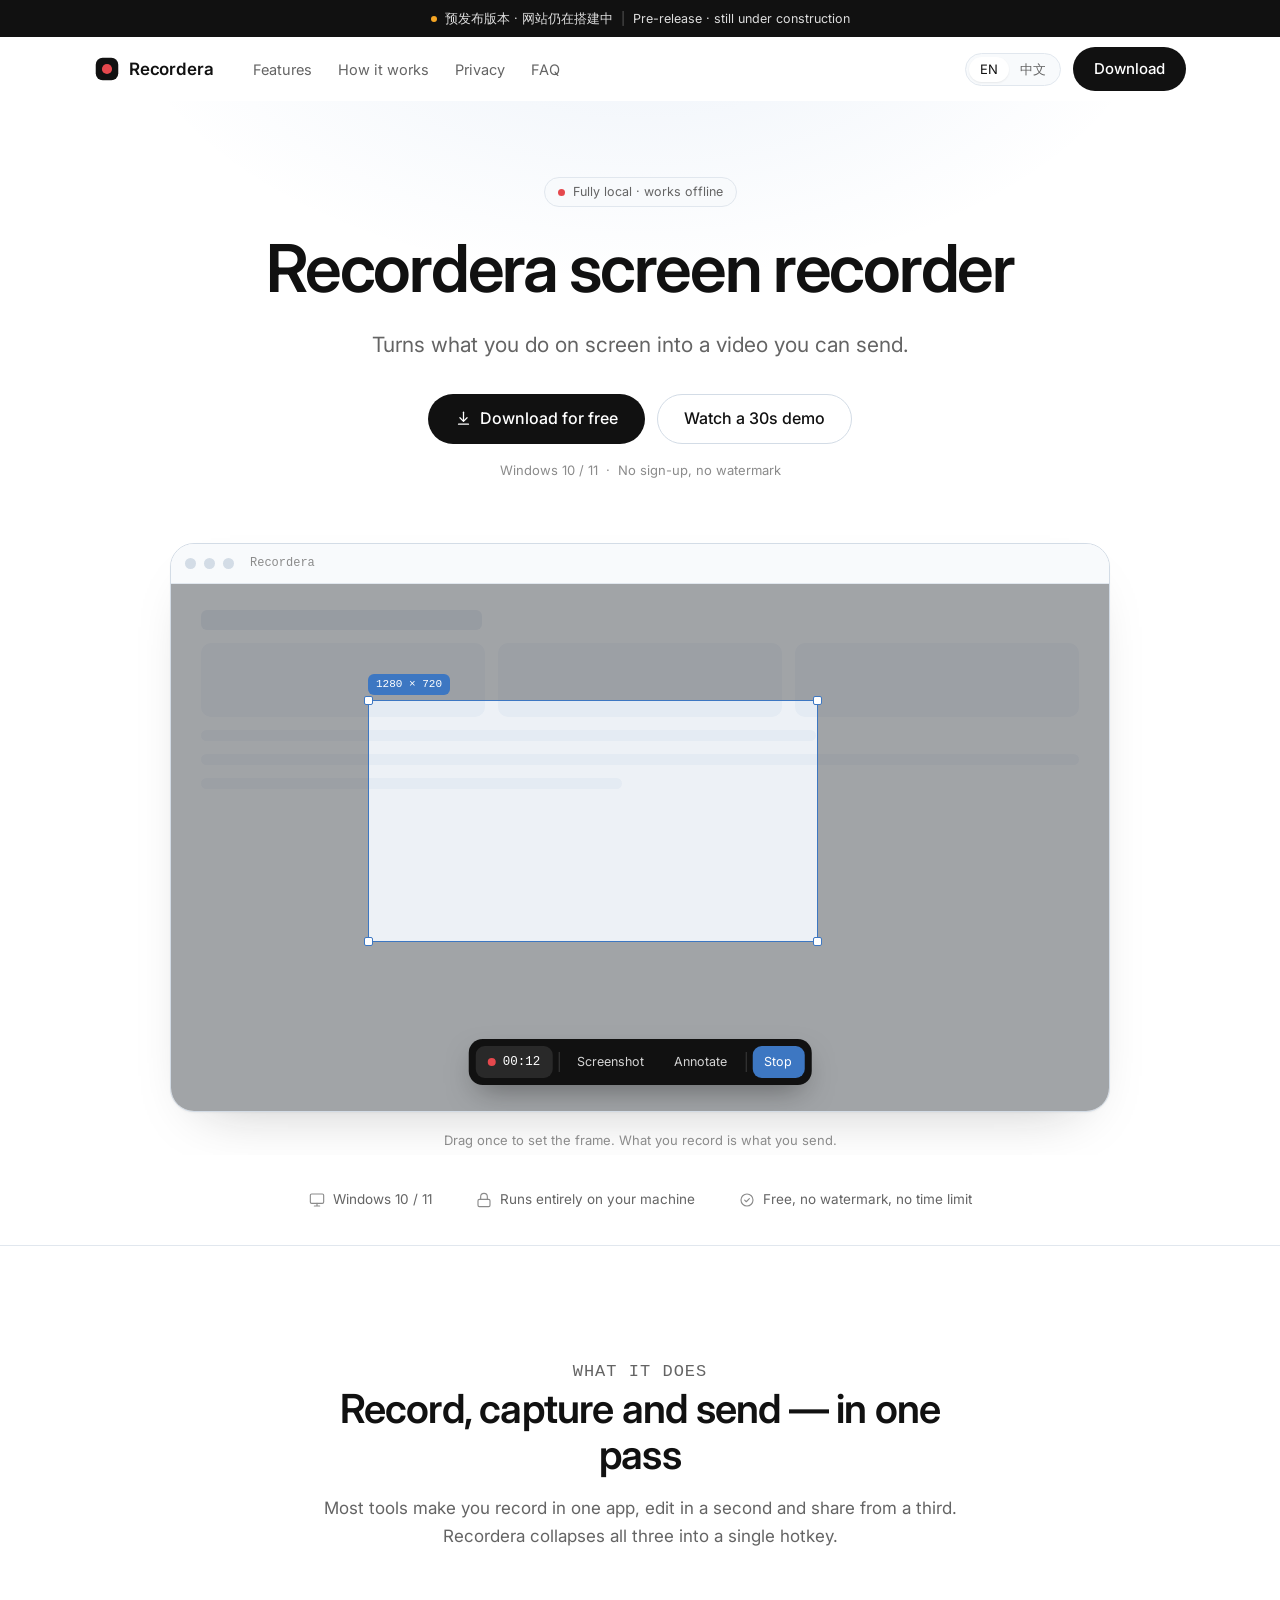
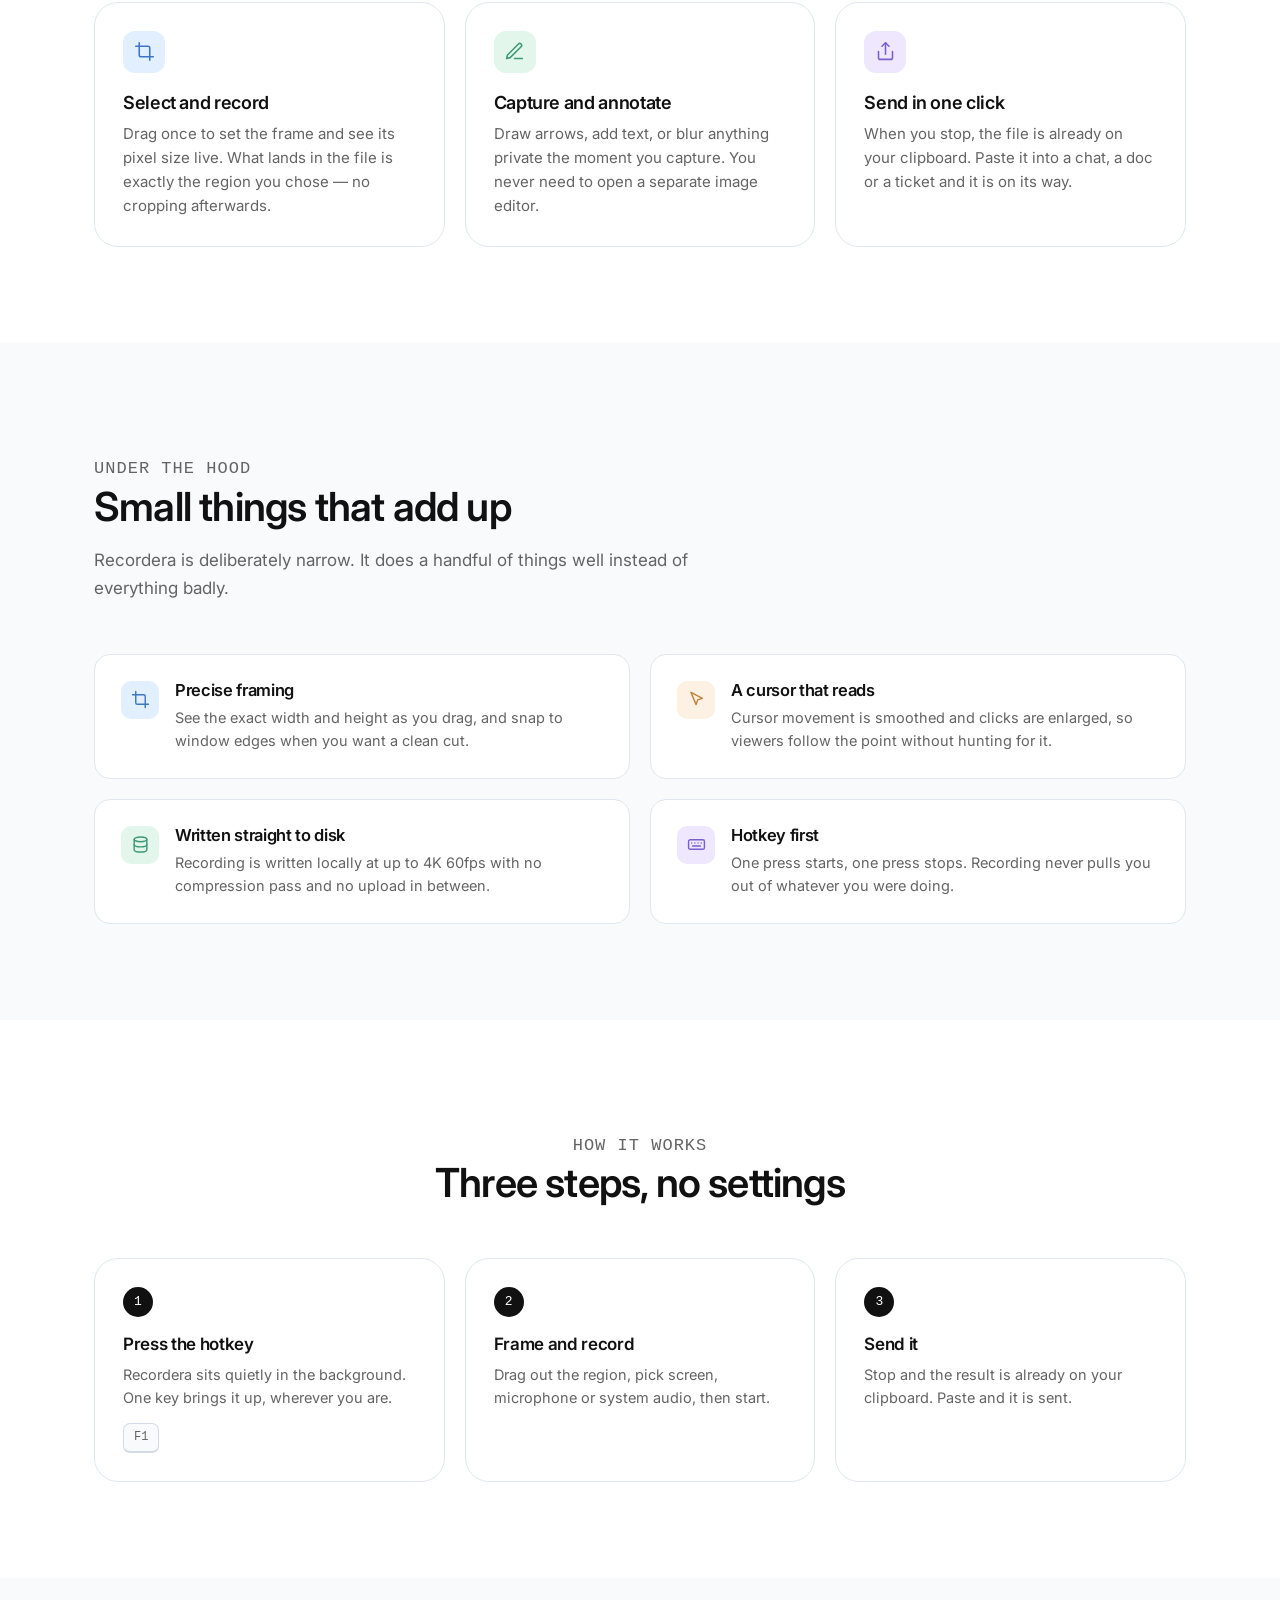
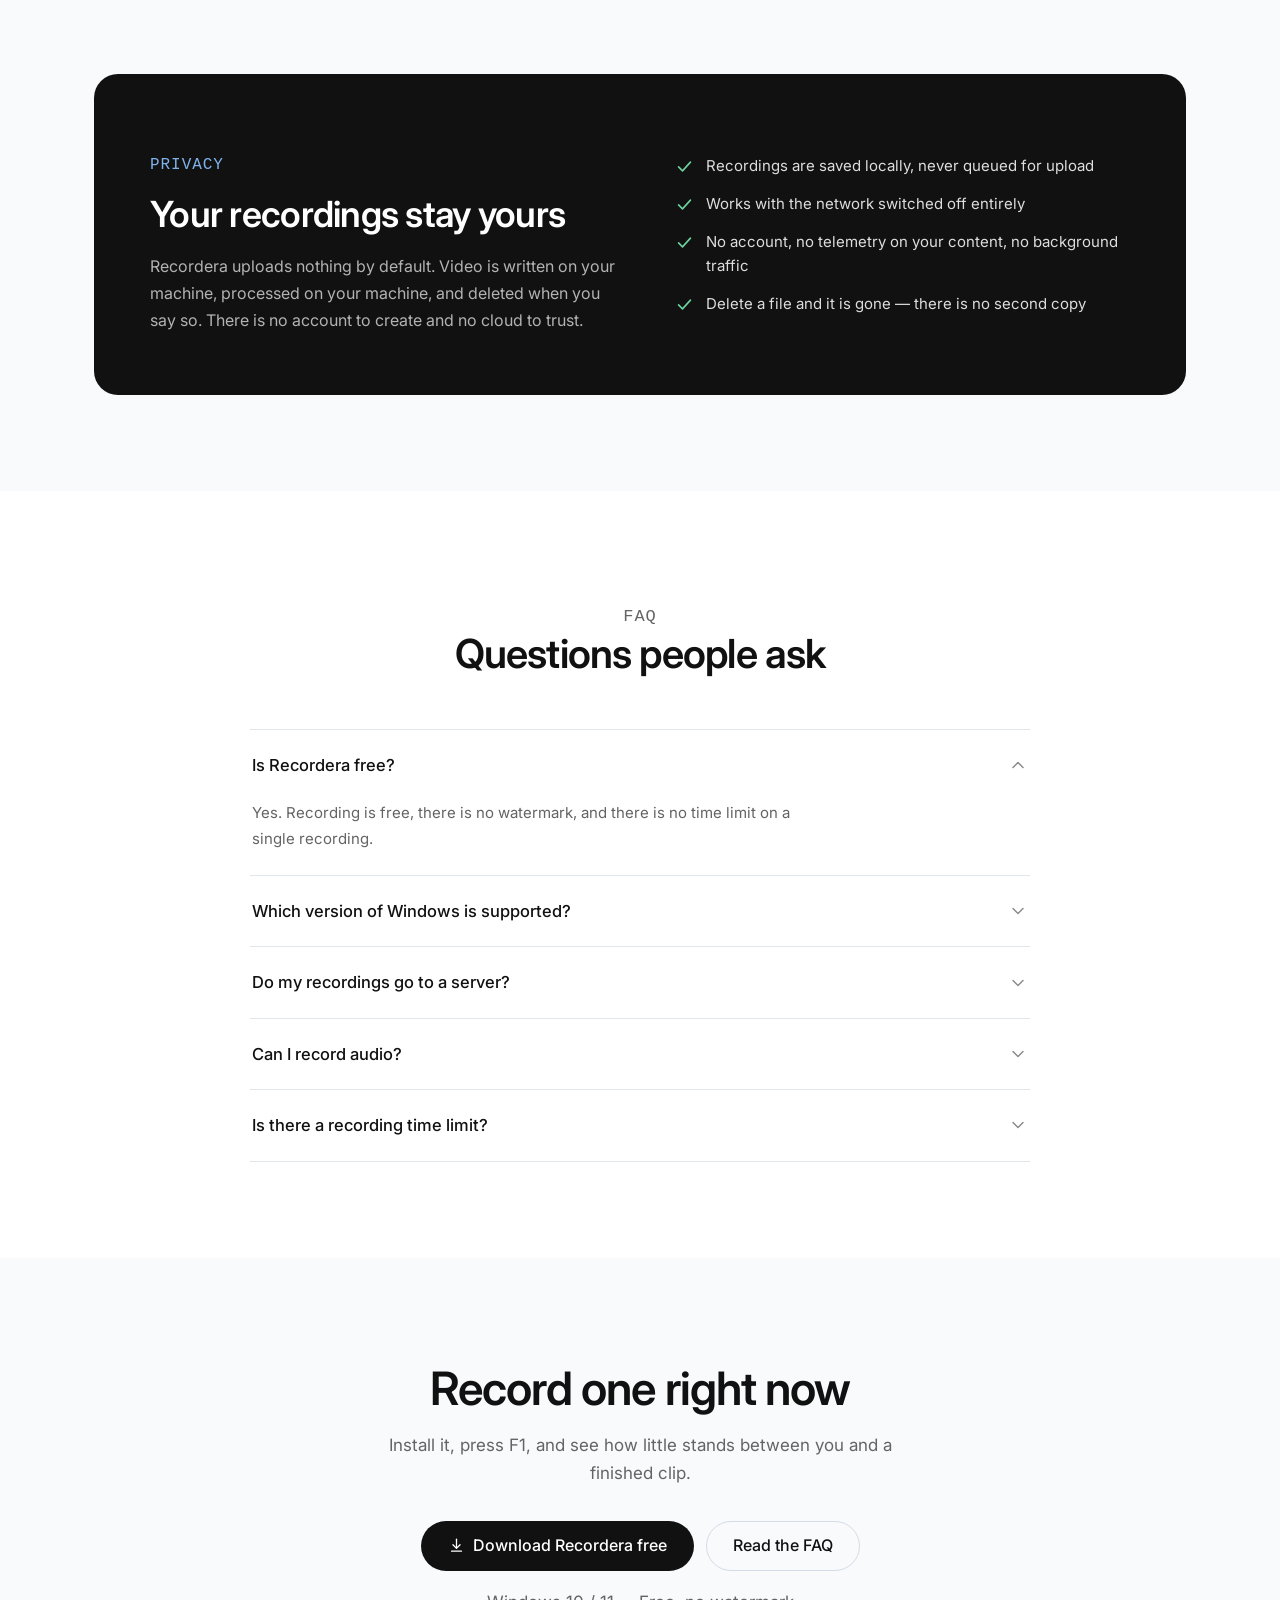
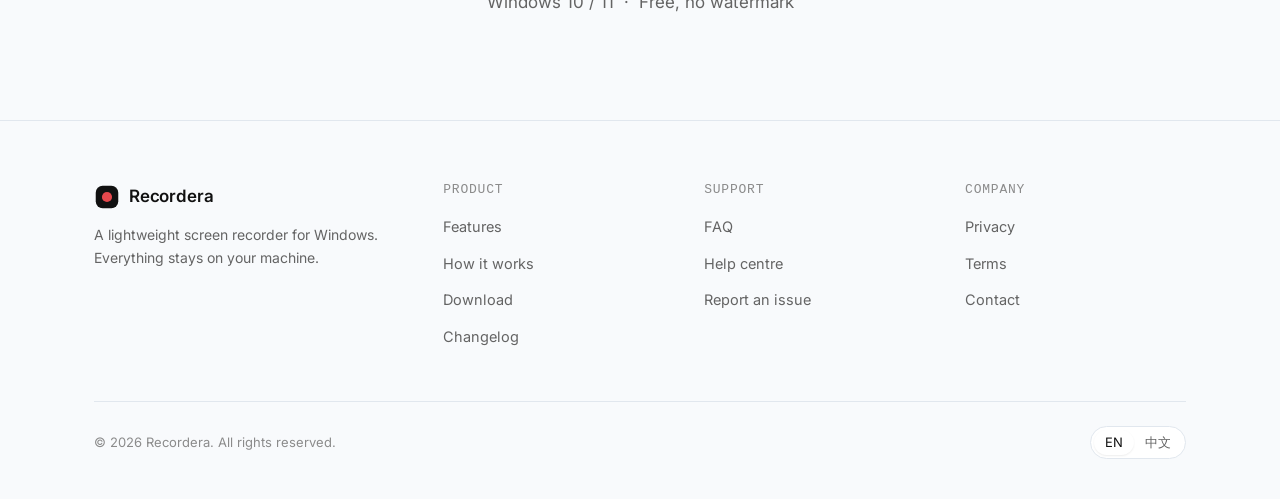
==== commit f59f7b72: "feat(site): add a pre-release notice bar Add a slim dark bar above the navigation on all three pages" ====
--- a/en/index.html
+++ b/en/index.html
@@ -25,6 +25,16 @@
 <link rel="stylesheet" href="../styles.css">
 </head>
 <body>
+
+<!-- ================= pre-release notice ================= -->
+<div class="topbar">
+  <span class="inner">
+    <span class="dot"></span>
+    <span lang="zh-Hans">预发布版本 · 网站仍在搭建中</span>
+    <span class="sep">|</span>
+    <span lang="en">Pre-release · still under construction</span>
+  </span>
+</div>
 
 <!-- ================= nav ================= -->
 <header class="nav" id="nav">
--- a/styles.css
+++ b/styles.css
@@ -91,6 +91,31 @@
 .btn-accent:hover { background: var(--accent-deep); transform: translateY(-1px); }
 .btn-lg { height: 50px; padding: 0 26px; font-size: 16px; }
 .btn svg { width: 17px; height: 17px; }
+
+/* ---------- top notice bar ---------- */
+.topbar {
+  background: var(--ink);
+  color: rgba(255, 255, 255, .86);
+  font-size: 12.5px;
+  line-height: 1.5;
+  padding: 9px 24px;
+  text-align: center;
+}
+.topbar .inner {
+  display: inline-flex; align-items: center; justify-content: center;
+  gap: 8px; flex-wrap: wrap;
+}
+.topbar .dot {
+  width: 6px; height: 6px; border-radius: 50%; background: #f5a524; flex: none;
+  animation: pulse 2s ease-in-out infinite;
+}
+.topbar .sep { color: rgba(255, 255, 255, .3); }
+
+@media (max-width: 720px) {
+  .topbar { font-size: 11.5px; padding: 7px 16px; }
+  .topbar .sep { display: none; }
+  .topbar .inner { gap: 4px 8px; }
+}
 
 /* ---------- nav ---------- */
 .nav {
@@ -363,8 +388,11 @@
 .footer-bottom .lang { background: #fff; }
 
 /* ---------- language splash (root) ---------- */
+.page { min-height: 100vh; display: flex; flex-direction: column; }
+@supports (min-height: 100dvh) { .page { min-height: 100dvh; } }
+
 .splash {
-  min-height: 100vh; display: flex; flex-direction: column;
+  flex: 1; display: flex; flex-direction: column;
   align-items: center; justify-content: center; text-align: center; padding: 40px 24px;
   background: var(--bg-alt);
 }
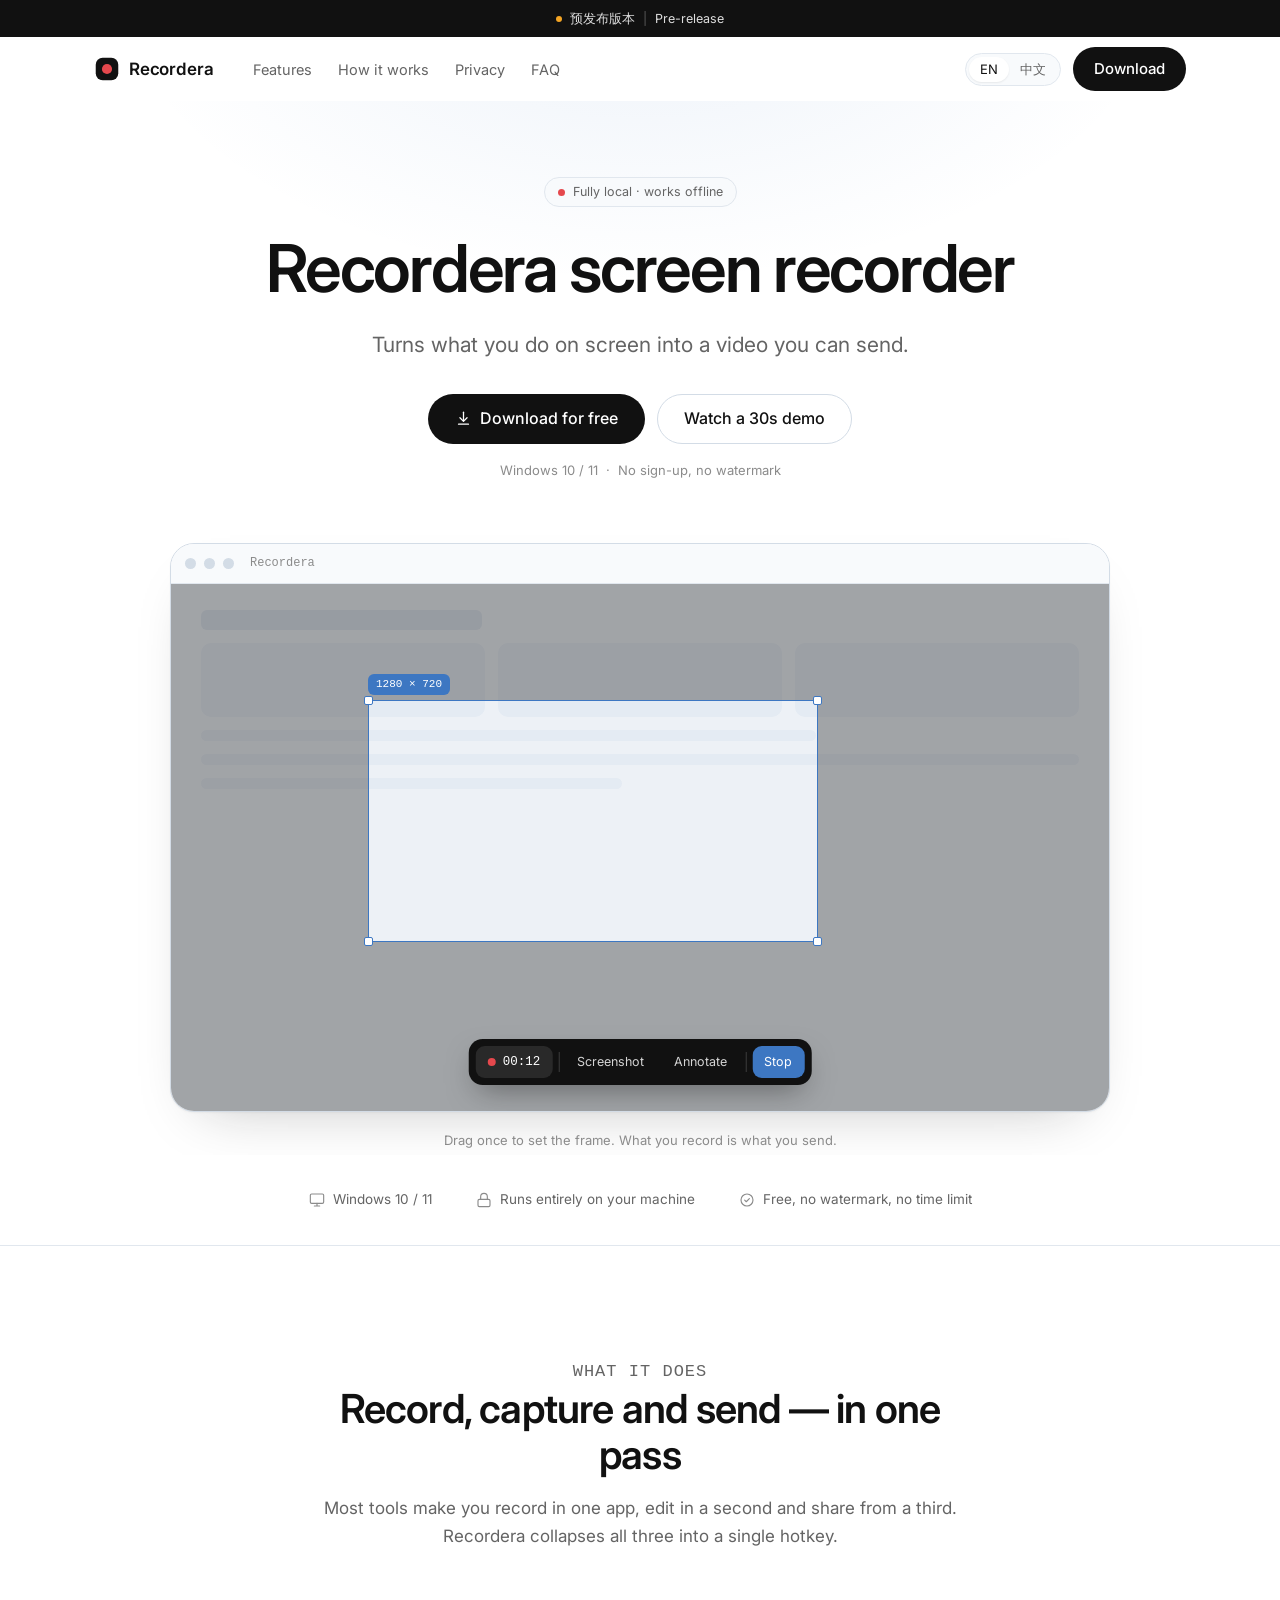
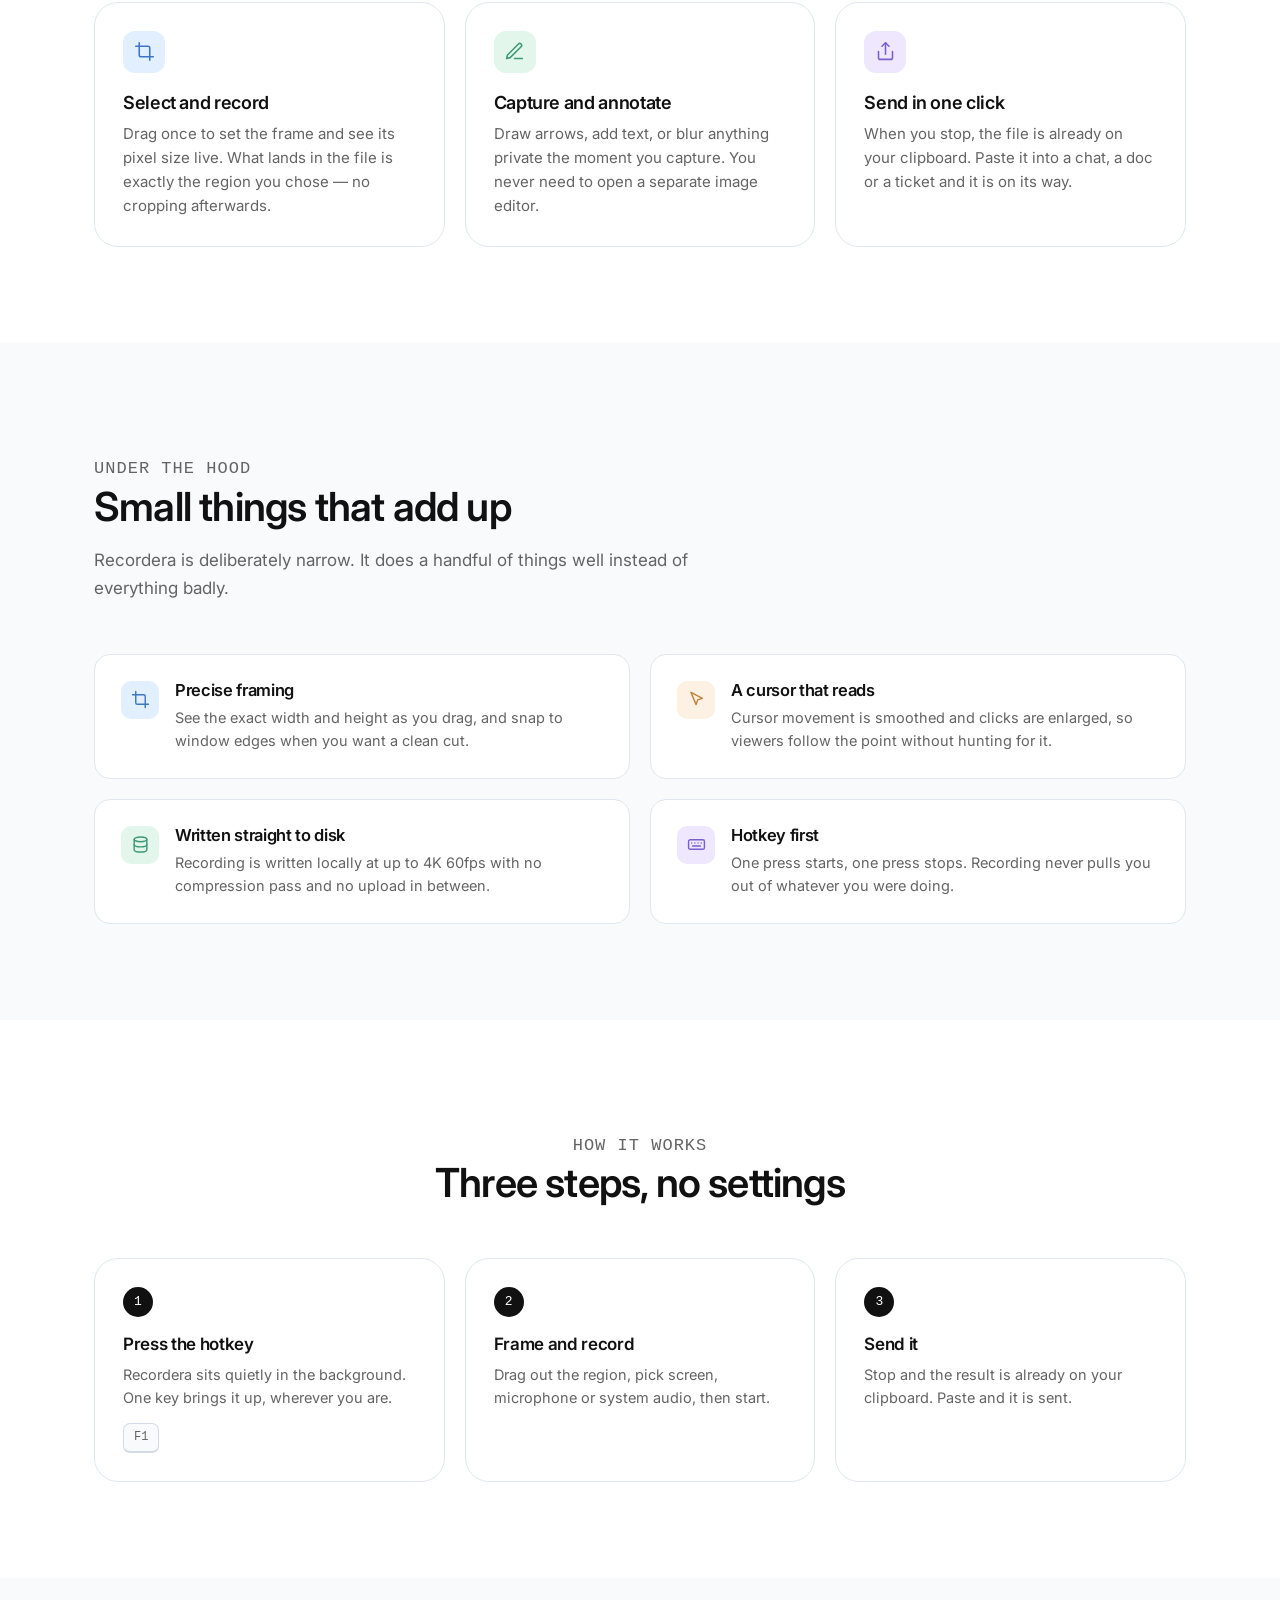
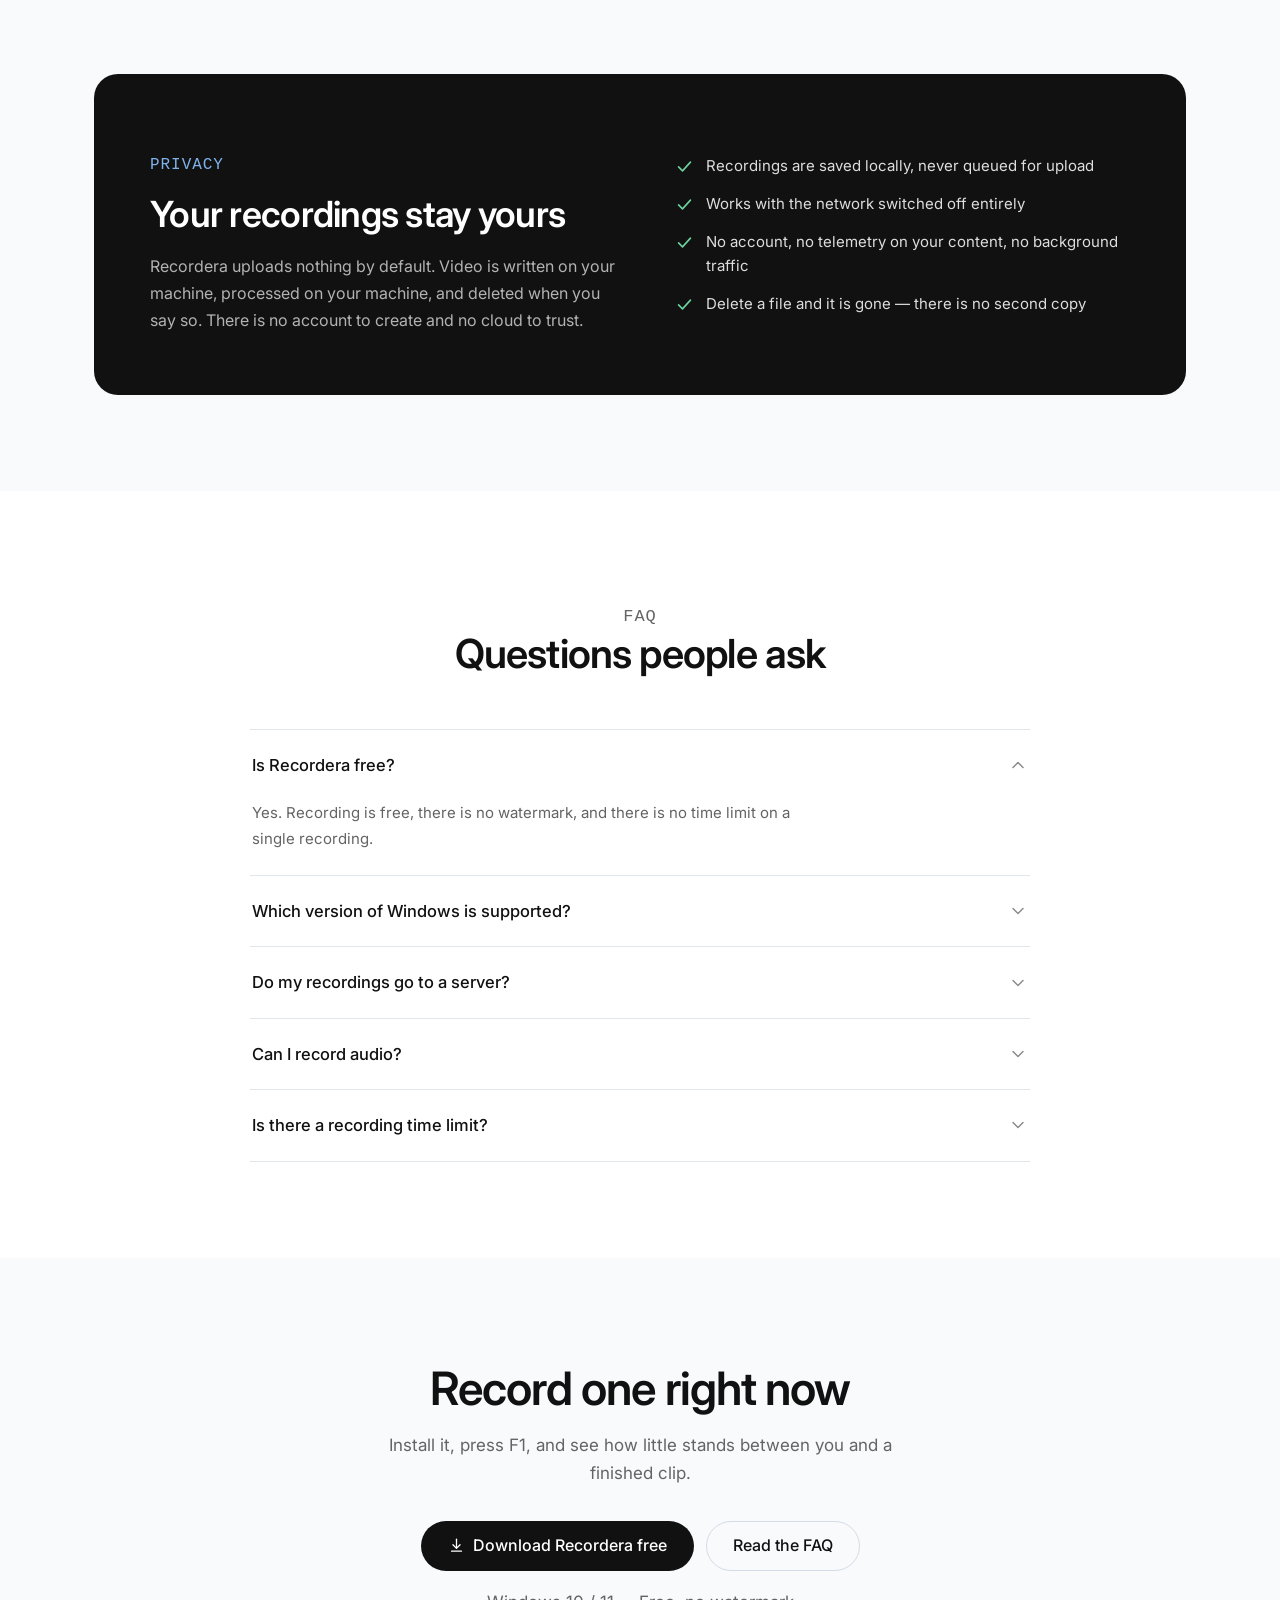
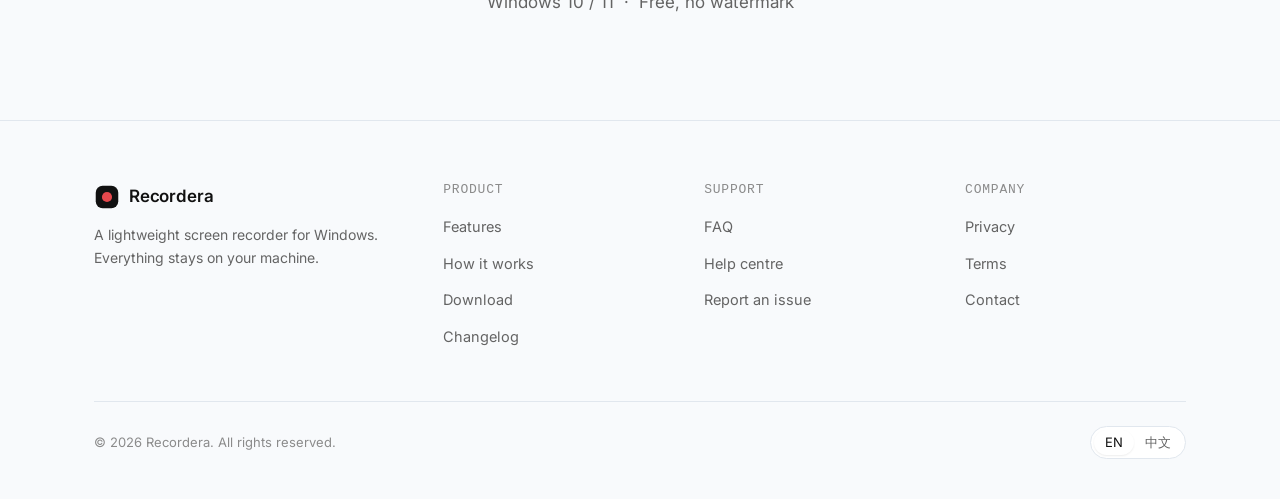
==== commit 0d871af1: "feat(site): shorten the pre-release notice Drop the trailing explanation from both locales, leaving " ====
--- a/en/index.html
+++ b/en/index.html
@@ -30,9 +30,9 @@
 <div class="topbar">
   <span class="inner">
     <span class="dot"></span>
-    <span lang="zh-Hans">预发布版本 · 网站仍在搭建中</span>
+    <span lang="zh-Hans">预发布版本</span>
     <span class="sep">|</span>
-    <span lang="en">Pre-release · still under construction</span>
+    <span lang="en">Pre-release</span>
   </span>
 </div>
 
